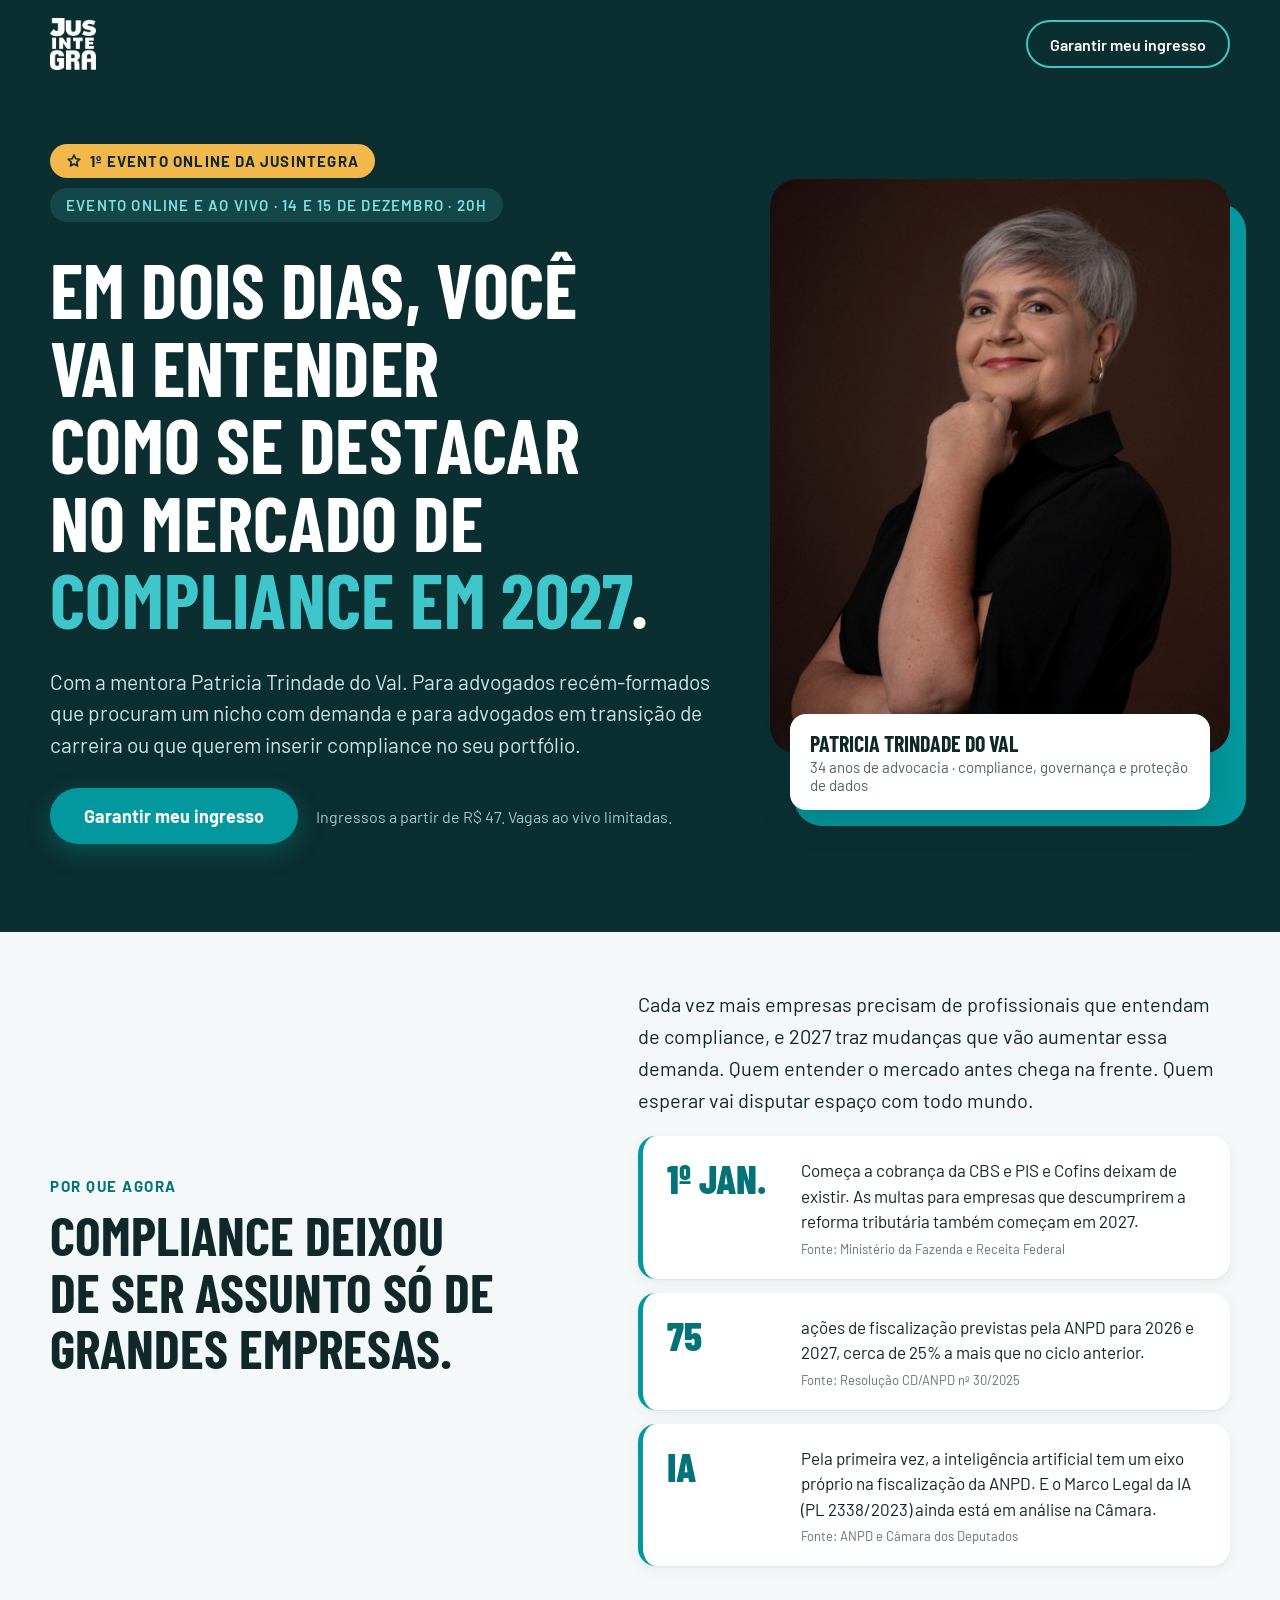
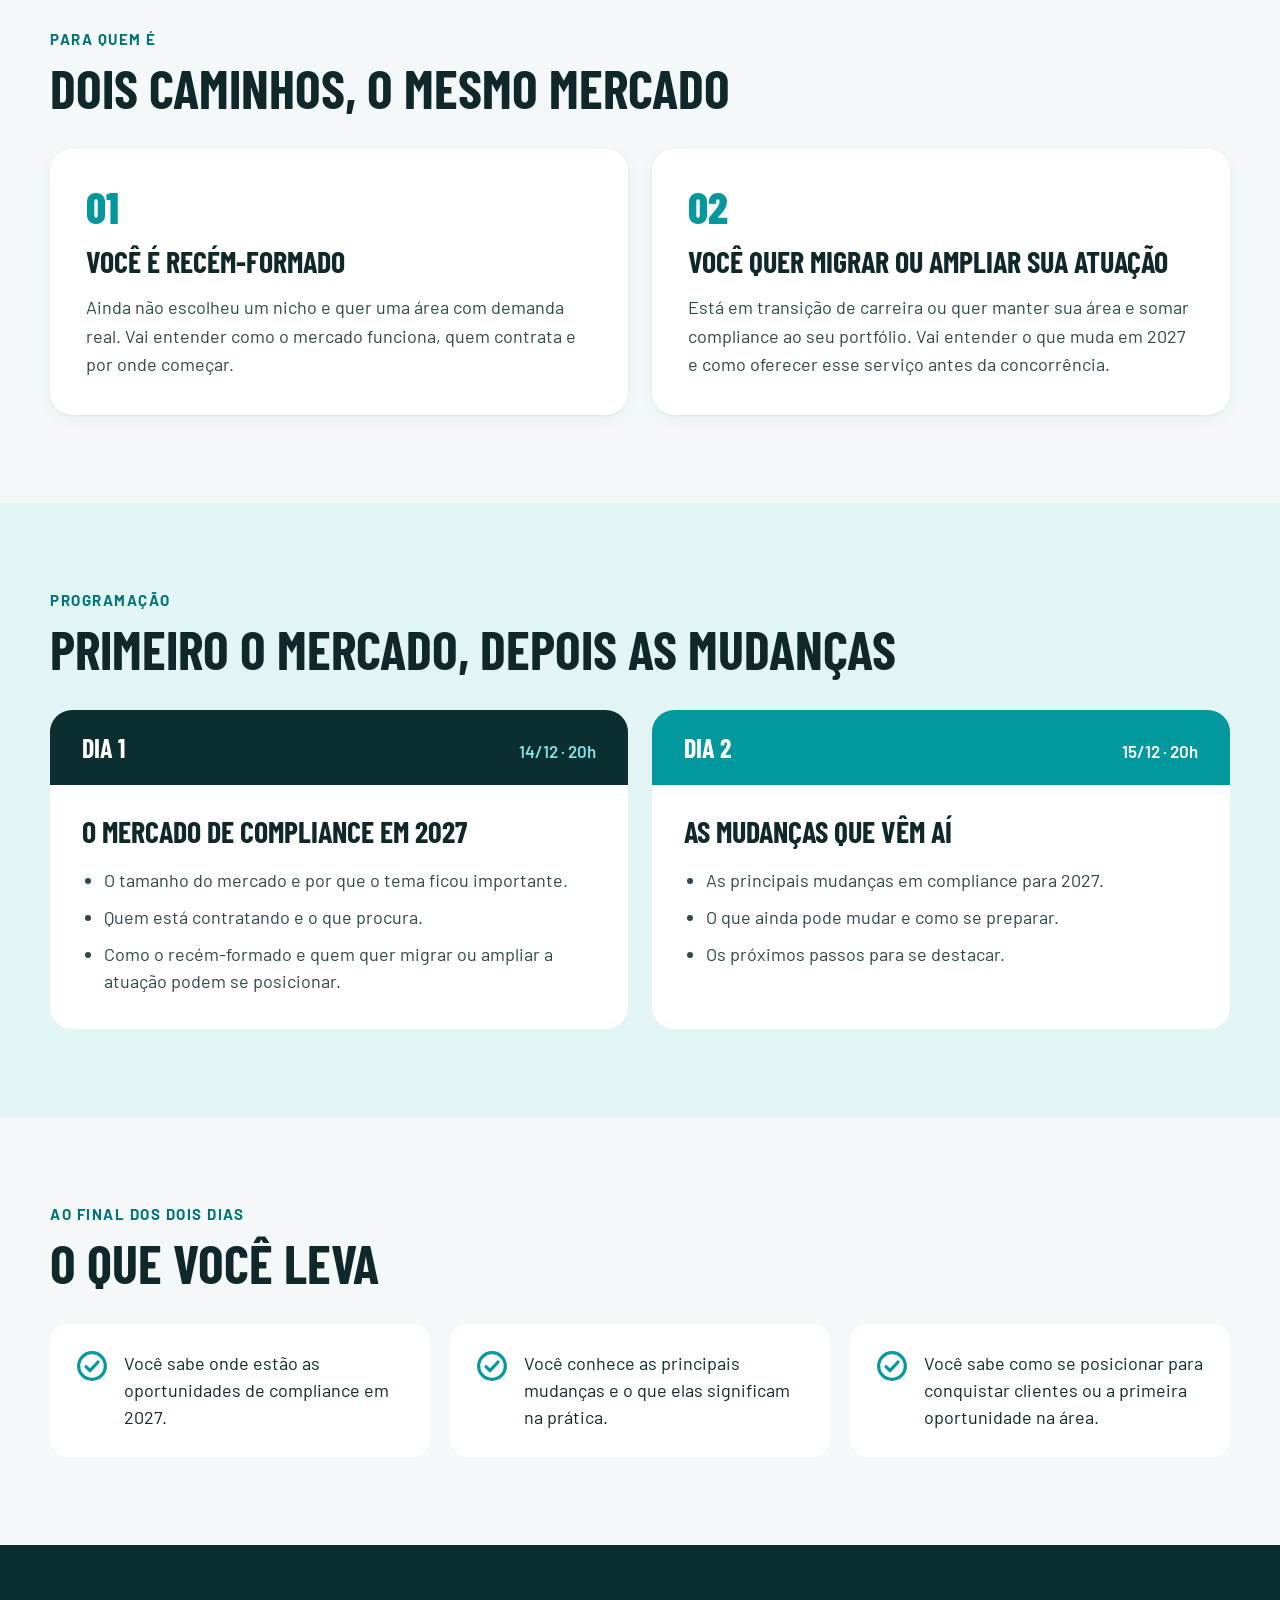
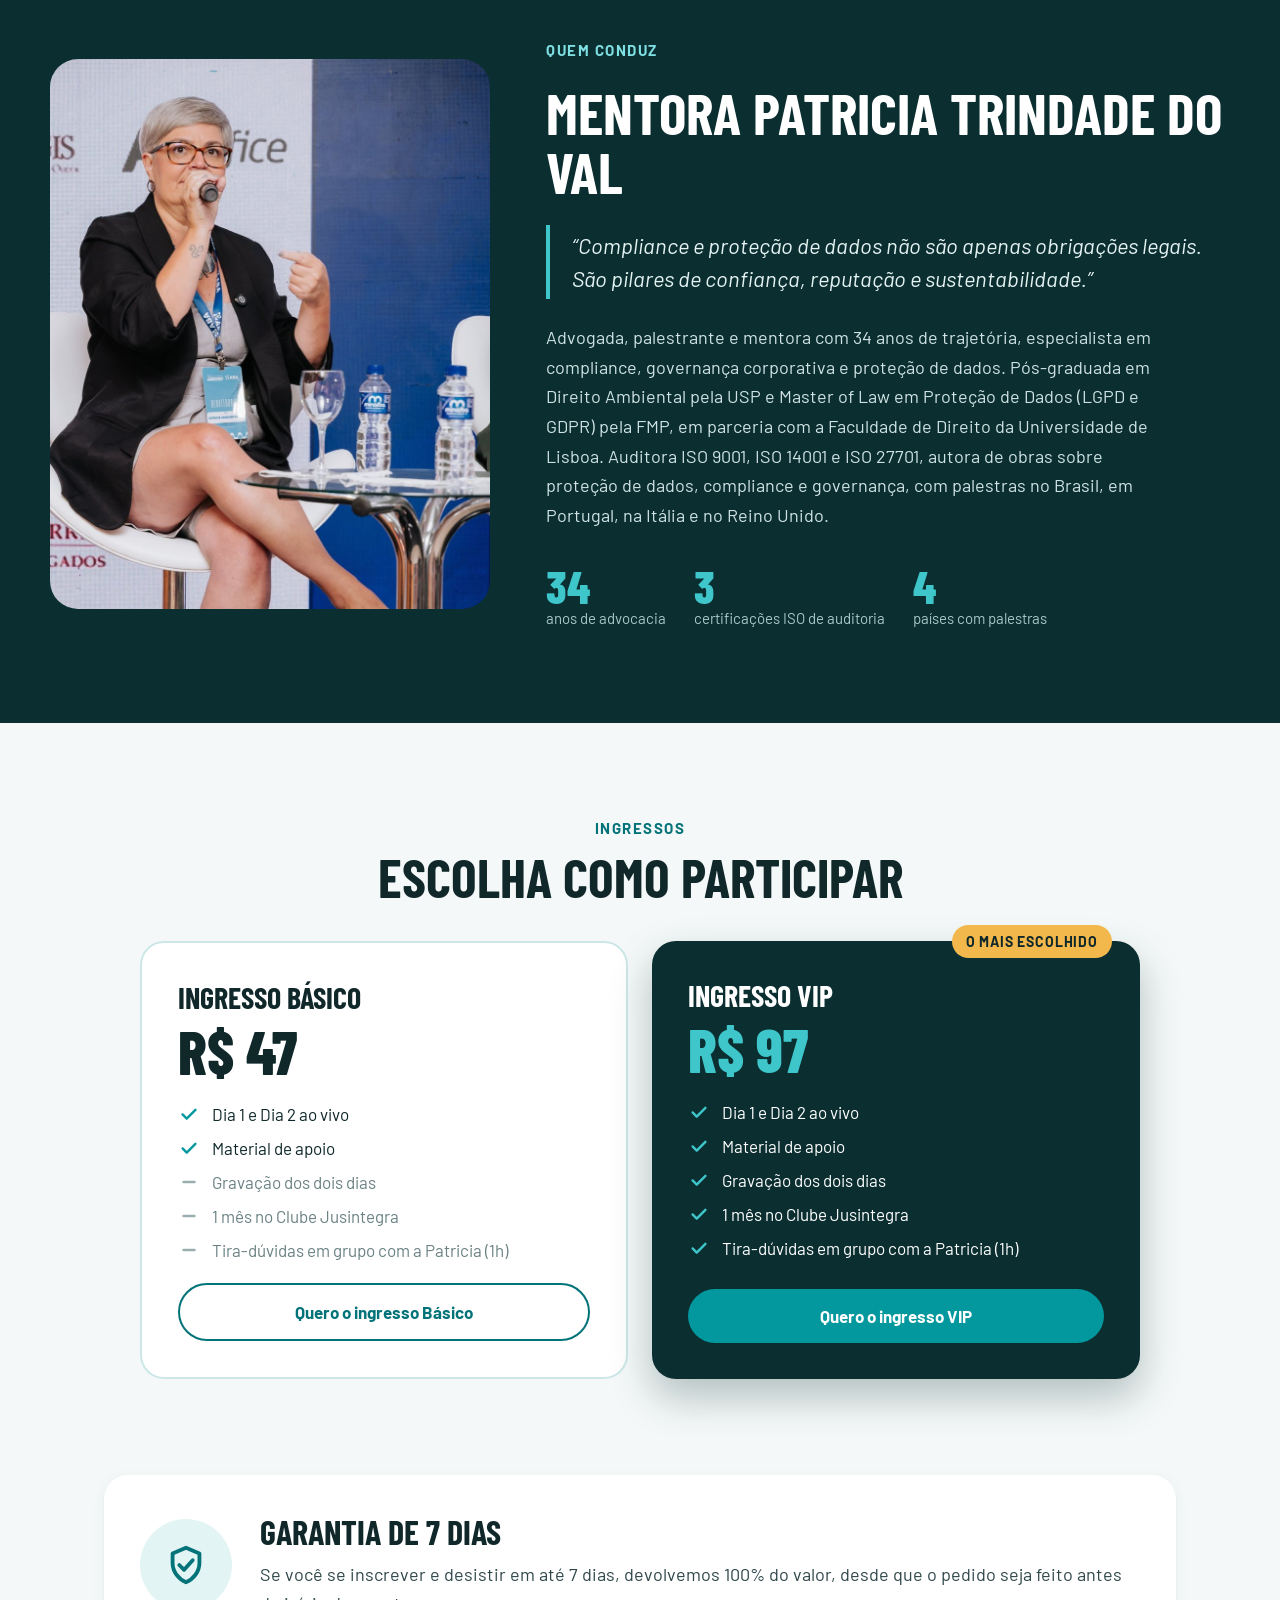
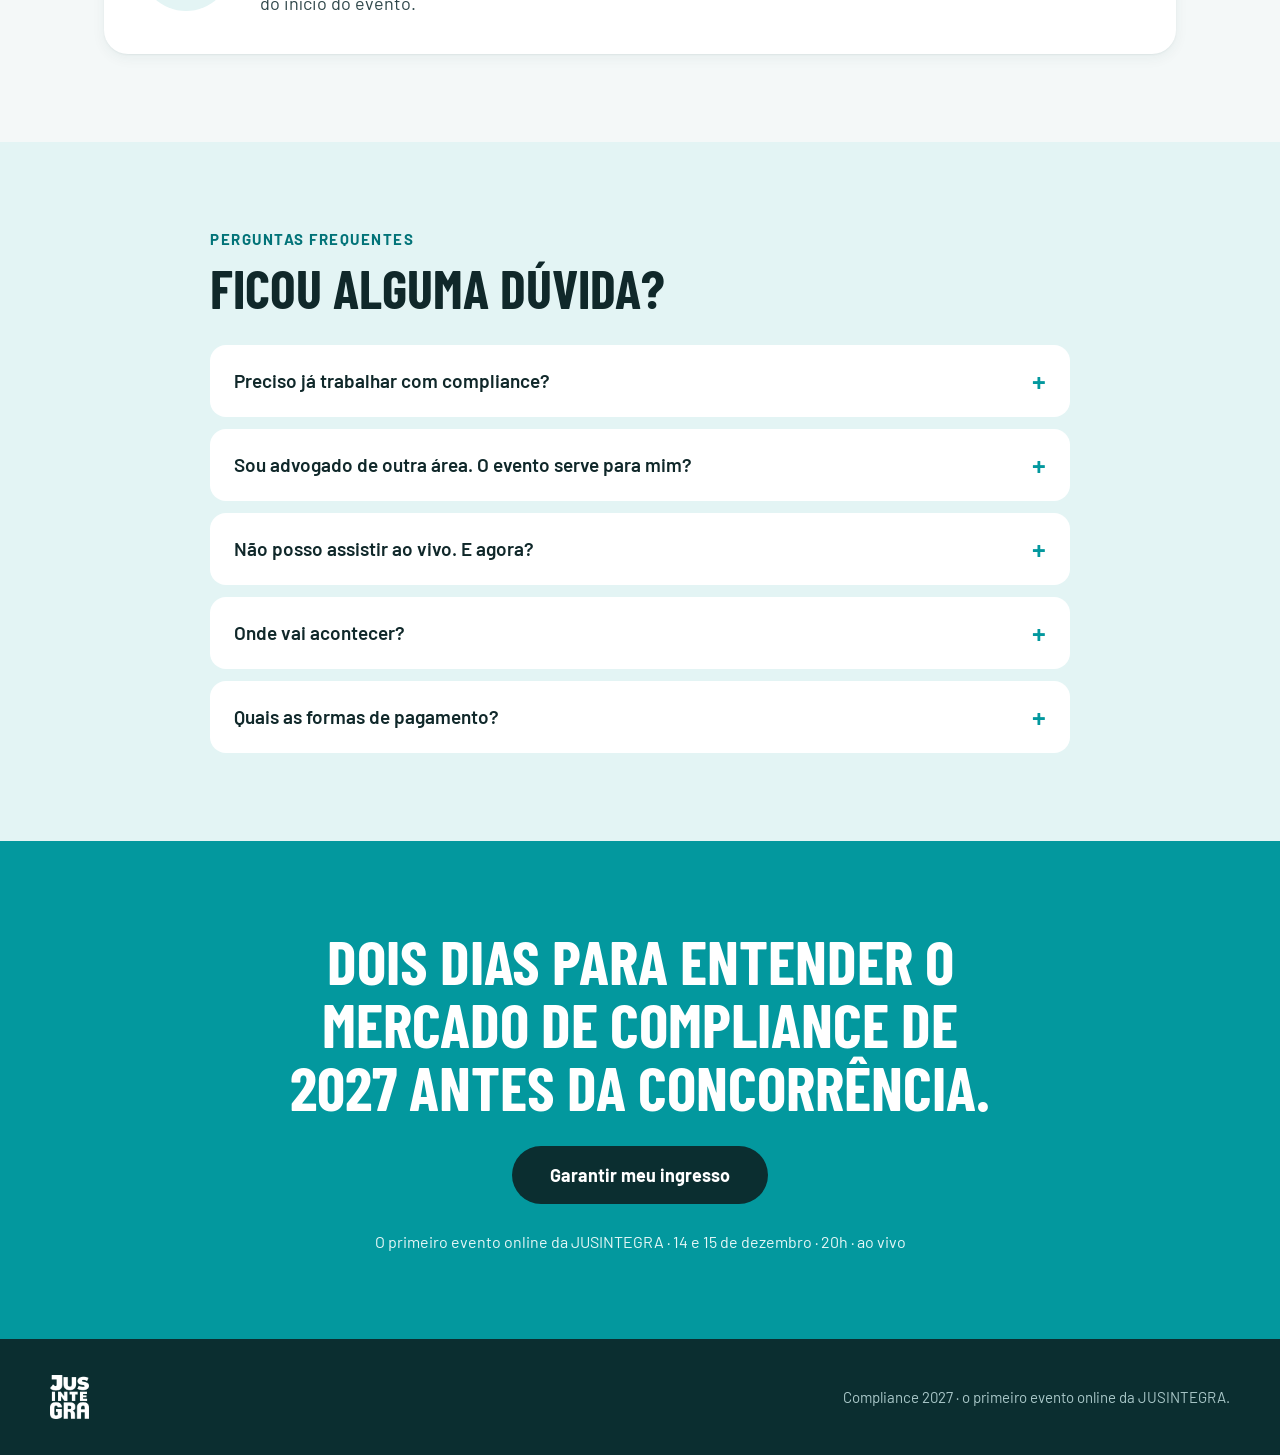
==== compliance/index.html @ 6ca36b56 "Compliance 2027: links de checkout da Cakto Co-Authored-By: Claude Opus 5.5 <noreply@anthropic.com> " ====
<!doctype html>
<html lang="pt-BR">
<head>
<meta charset="utf-8">
<meta name="viewport" content="width=device-width, initial-scale=1">
<title>Compliance 2027 · Evento online com Patricia Trindade do Val · JUSINTEGRA</title>
<meta name="description" content="Em dois dias, entenda como se destacar no mercado de compliance em 2027. Evento online e ao vivo, 14 e 15 de dezembro, 20h, com a mentora Patricia Trindade do Val.">
<meta property="og:title" content="Compliance 2027 · JUSINTEGRA">
<meta property="og:description" content="Em dois dias, entenda como se destacar no mercado de compliance em 2027. 14 e 15 de dezembro, 20h, online e ao vivo.">
<meta property="og:image" content="hero.jpg">
<meta property="og:type" content="website">
<link rel="icon" href="logo.png">

<link rel="preconnect" href="https://fonts.googleapis.com">
<link rel="preconnect" href="https://fonts.gstatic.com" crossorigin="anonymous">
<link href="https://fonts.googleapis.com/css2?family=Barlow+Condensed:wght@600;700;800&amp;family=Barlow:wght@400;500;600;700&amp;display=swap" rel="stylesheet">
<style>
html{scroll-behavior:smooth}body{margin:0;background:#F4F8F8;color:#10282A;font-family:"Barlow",system-ui,sans-serif}
a{color:#027378}a:hover{color:#014F53}
details summary{list-style:none;cursor:pointer}
details summary::-webkit-details-marker{display:none}
details[open] .plus{transform:rotate(45deg)}
a:focus-visible{outline:3px solid #F2B84B;outline-offset:3px}
</style>

</head>
<body>

<div style="font-family: 'Barlow', system-ui, sans-serif; color: #10282A; background: #F4F8F8; width: 100%">

<header style="background: #0B2E30; padding: 18px 24px">
<div style="max-width: 1180px; margin: 0 auto; display: flex; align-items: center; justify-content: space-between; gap: 16px; flex-wrap: wrap">
<img src="logo.png" alt="JUSINTEGRA" style="height: 52px; width: auto; filter: brightness(0) invert(1)">
<a href="#ingressos" style="display: inline-flex; align-items: center; min-height: 44px; padding: 0 22px; border-radius: 999px; border: 2px solid #3EC6CB; color: #FFFFFF; font-weight: 600; font-size: 16px; text-decoration: none">Garantir meu ingresso</a>
</div>
</header>

<section style="background: #0B2E30; color: #FFFFFF; padding: 56px 24px 88px">
<div style="max-width: 1180px; margin: 0 auto; display: flex; flex-wrap: wrap; gap: 56px; align-items: center">
<div style="flex: 1 1 520px; min-width: 0; display: flex; flex-direction: column; gap: 28px">
<div style="display: flex; flex-wrap: wrap; gap: 10px; align-items: center">
<p style="margin: 0; display: inline-flex; align-items: center; gap: 8px; padding: 8px 16px; border-radius: 999px; background: #F2B84B; color: #10282A; font-weight: 700; font-size: 15px; letter-spacing: 0.08em; text-transform: uppercase"><svg width="16" height="16" viewBox="0 0 24 24" fill="none" stroke="#10282A" stroke-width="2.4" stroke-linecap="round" stroke-linejoin="round" aria-hidden="true"><path d="M12 3l2.6 5.6 6.1.7-4.5 4.2 1.2 6L12 16.6 6.6 19.5l1.2-6L3.3 9.3l6.1-.7z"></path></svg>1º evento online da JUSINTEGRA</p>
<p style="margin: 0; display: inline-flex; flex-wrap: wrap; gap: 10px; align-items: center; padding: 8px 16px; border-radius: 999px; background: rgba(62,198,203,0.16); color: #7FE0E3; font-weight: 600; font-size: 15px; letter-spacing: 0.08em; text-transform: uppercase">Evento online e ao vivo · 14 e 15 de dezembro · 20h</p>
</div>
<h1 style="margin: 0; font-family: 'Barlow Condensed', 'Arial Narrow', sans-serif; font-weight: 700; font-size: clamp(44px, 6vw, 76px); line-height: 1.02; text-transform: uppercase; letter-spacing: 0.005em; text-wrap: balance">Em dois dias, você vai entender como se destacar no mercado de <span style="color: #3EC6CB">compliance em 2027</span>.</h1>
<p style="margin: 0; font-size: 21px; line-height: 1.5; color: #CFE3E4; max-width: 60ch">Com a mentora Patricia Trindade do Val. Para advogados recém-formados que procuram um nicho com demanda e para advogados em transição de carreira ou que querem inserir compliance no seu portfólio.</p>
<div style="display: flex; flex-wrap: wrap; gap: 18px; align-items: center">
<a href="#ingressos" style="display: inline-flex; align-items: center; justify-content: center; min-height: 56px; padding: 0 34px; border-radius: 999px; background: #03989E; color: #FFFFFF; font-weight: 700; font-size: 18px; text-decoration: none; box-shadow: 0 8px 24px rgba(3,152,158,0.35)">Garantir meu ingresso</a>
<p style="margin: 0; font-size: 16px; color: #A9C7C8">Ingressos a partir de R$ 47. Vagas ao vivo limitadas.</p>
</div>
</div>
<div style="flex: 1 1 360px; min-width: 0; max-width: 460px; margin: 0 auto; position: relative">
<div style="position: absolute; inset: 24px -16px -16px 24px; border-radius: 28px; background: #03989E" aria-hidden="true"></div>
<img src="hero.jpg" alt="Patricia Trindade do Val" style="position: relative; display: block; width: 100%; aspect-ratio: 4 / 5; object-fit: cover; object-position: center 20%; border-radius: 28px">
<div style="position: relative; margin: -40px 20px 0; background: #FFFFFF; color: #10282A; border-radius: 16px; padding: 16px 20px; box-shadow: 0 10px 30px rgba(11,46,48,0.25); display: flex; flex-direction: column; gap: 2px">
<span style="font-family: 'Barlow Condensed', sans-serif; font-weight: 700; font-size: 22px; text-transform: uppercase">Patricia Trindade do Val</span>
<span style="font-size: 15px; color: #4D6567">34 anos de advocacia · compliance, governança e proteção de dados</span>
</div>
</div>
</div>
</section>

<section style="padding: 56px 24px 64px">
<div style="max-width: 1180px; margin: 0 auto; display: flex; flex-wrap: wrap; gap: 36px; align-items: center">
<div style="flex: 1 1 420px; min-width: 0">
<p style="margin: 0 0 12px; color: #027378; font-weight: 700; font-size: 15px; letter-spacing: 0.1em; text-transform: uppercase">Por que agora</p>
<h2 style="margin: 0; font-family: 'Barlow Condensed', sans-serif; font-weight: 700; font-size: clamp(36px, 4.4vw, 54px); line-height: 1.05; text-transform: uppercase; text-wrap: balance">Compliance deixou de ser assunto só de grandes empresas.</h2>
</div>
<div style="flex: 1 1 460px; min-width: 0; display: flex; flex-direction: column; gap: 20px">
<p style="margin: 0; font-size: 20px; line-height: 1.6">Cada vez mais empresas precisam de profissionais que entendam de compliance, e 2027 traz mudanças que vão aumentar essa demanda. Quem entender o mercado antes chega na frente. Quem esperar vai disputar espaço com todo mundo.</p>
<div style="display: flex; flex-direction: column; gap: 14px">
<div class="stat" style="display: flex; flex-wrap: wrap; gap: 8px 22px; align-items: flex-start; background: #FFFFFF; border-radius: 18px; padding: 22px 24px; border-left: 5px solid #03989E; box-shadow: 0 1px 2px rgba(3,60,62,.06), 0 4px 14px rgba(3,60,62,.06)">
<span style="flex: none; width: 112px; font-family: 'Barlow Condensed', sans-serif; font-weight: 800; font-size: 40px; line-height: 1; color: #027378; text-transform: uppercase">1º jan.</span>
<div style="flex: 1 1 220px; min-width: 0; display: flex; flex-direction: column; gap: 6px">
<p style="margin: 0; font-size: 17px; line-height: 1.5; color: #10282A">Começa a cobrança da CBS e PIS e Cofins deixam de existir. As multas para empresas que descumprirem a reforma tributária também começam em 2027.</p>
<p style="margin: 0; font-size: 13px; color: #5E7476">Fonte: Ministério da Fazenda e Receita Federal</p>
</div>
</div>
<div class="stat" style="display: flex; flex-wrap: wrap; gap: 8px 22px; align-items: flex-start; background: #FFFFFF; border-radius: 18px; padding: 22px 24px; border-left: 5px solid #03989E; box-shadow: 0 1px 2px rgba(3,60,62,.06), 0 4px 14px rgba(3,60,62,.06)">
<span style="flex: none; width: 112px; font-family: 'Barlow Condensed', sans-serif; font-weight: 800; font-size: 40px; line-height: 1; color: #027378; text-transform: uppercase">75</span>
<div style="flex: 1 1 220px; min-width: 0; display: flex; flex-direction: column; gap: 6px">
<p style="margin: 0; font-size: 17px; line-height: 1.5; color: #10282A">ações de fiscalização previstas pela ANPD para 2026 e 2027, cerca de 25% a mais que no ciclo anterior.</p>
<p style="margin: 0; font-size: 13px; color: #5E7476">Fonte: Resolução CD/ANPD nº 30/2025</p>
</div>
</div>
<div class="stat" style="display: flex; flex-wrap: wrap; gap: 8px 22px; align-items: flex-start; background: #FFFFFF; border-radius: 18px; padding: 22px 24px; border-left: 5px solid #03989E; box-shadow: 0 1px 2px rgba(3,60,62,.06), 0 4px 14px rgba(3,60,62,.06)">
<span style="flex: none; width: 112px; font-family: 'Barlow Condensed', sans-serif; font-weight: 800; font-size: 40px; line-height: 1; color: #027378; text-transform: uppercase">IA</span>
<div style="flex: 1 1 220px; min-width: 0; display: flex; flex-direction: column; gap: 6px">
<p style="margin: 0; font-size: 17px; line-height: 1.5; color: #10282A">Pela primeira vez, a inteligência artificial tem um eixo próprio na fiscalização da ANPD. E o Marco Legal da IA (PL 2338/2023) ainda está em análise na Câmara.</p>
<p style="margin: 0; font-size: 13px; color: #5E7476">Fonte: ANPD e Câmara dos Deputados</p>
</div>
</div>
</div>
</div>
</div>
</section>

<section style="padding: 0 24px 88px">
<div style="max-width: 1180px; margin: 0 auto; display: flex; flex-direction: column; gap: 32px">
<div>
<p style="margin: 0 0 12px; color: #027378; font-weight: 700; font-size: 15px; letter-spacing: 0.1em; text-transform: uppercase">Para quem é</p>
<h2 style="margin: 0; font-family: 'Barlow Condensed', sans-serif; font-weight: 700; font-size: clamp(36px, 4.4vw, 54px); line-height: 1.05; text-transform: uppercase">Dois caminhos, o mesmo mercado</h2>
</div>
<div style="display: grid; grid-template-columns: repeat(auto-fit, minmax(300px, 1fr)); gap: 24px">
<div style="background: #FFFFFF; border-radius: 22px; padding: 36px; display: flex; flex-direction: column; gap: 14px; box-shadow: 0 1px 2px rgba(3,60,62,.06), 0 4px 14px rgba(3,60,62,.06)">
<span style="font-family: 'Barlow Condensed', sans-serif; font-weight: 800; font-size: 44px; color: #03989E; line-height: 1">01</span>
<h3 style="margin: 0; font-family: 'Barlow Condensed', sans-serif; font-weight: 700; font-size: 30px; text-transform: uppercase">Você é recém-formado</h3>
<p style="margin: 0; font-size: 18px; line-height: 1.6; color: #2F474A">Ainda não escolheu um nicho e quer uma área com demanda real. Vai entender como o mercado funciona, quem contrata e por onde começar.</p>
</div>
<div style="background: #FFFFFF; border-radius: 22px; padding: 36px; display: flex; flex-direction: column; gap: 14px; box-shadow: 0 1px 2px rgba(3,60,62,.06), 0 4px 14px rgba(3,60,62,.06)">
<span style="font-family: 'Barlow Condensed', sans-serif; font-weight: 800; font-size: 44px; color: #03989E; line-height: 1">02</span>
<h3 style="margin: 0; font-family: 'Barlow Condensed', sans-serif; font-weight: 700; font-size: 30px; text-transform: uppercase">Você quer migrar ou ampliar sua atuação</h3>
<p style="margin: 0; font-size: 18px; line-height: 1.6; color: #2F474A">Está em transição de carreira ou quer manter sua área e somar compliance ao seu portfólio. Vai entender o que muda em 2027 e como oferecer esse serviço antes da concorrência.</p>
</div>
</div>
</div>
</section>

<section style="background: #E3F4F4; padding: 88px 24px">
<div style="max-width: 1180px; margin: 0 auto; display: flex; flex-direction: column; gap: 32px">
<div>
<p style="margin: 0 0 12px; color: #027378; font-weight: 700; font-size: 15px; letter-spacing: 0.1em; text-transform: uppercase">Programação</p>
<h2 style="margin: 0; font-family: 'Barlow Condensed', sans-serif; font-weight: 700; font-size: clamp(36px, 4.4vw, 54px); line-height: 1.05; text-transform: uppercase">Primeiro o mercado, depois as mudanças</h2>
</div>
<div style="display: grid; grid-template-columns: repeat(auto-fit, minmax(320px, 1fr)); gap: 24px">
<div style="background: #FFFFFF; border-radius: 22px; overflow: hidden; display: flex; flex-direction: column">
<div style="background: #0B2E30; color: #FFFFFF; padding: 22px 32px; display: flex; justify-content: space-between; align-items: baseline; gap: 12px; flex-wrap: wrap">
<span style="font-family: 'Barlow Condensed', sans-serif; font-weight: 700; font-size: 26px; text-transform: uppercase">Dia 1</span>
<span style="font-weight: 600; font-size: 17px; color: #7FE0E3">14/12 · 20h</span>
</div>
<div style="padding: 28px 32px 34px; display: flex; flex-direction: column; gap: 18px">
<h3 style="margin: 0; font-family: 'Barlow Condensed', sans-serif; font-weight: 700; font-size: 30px; text-transform: uppercase">O mercado de compliance em 2027</h3>
<ul style="margin: 0; padding-left: 22px; display: flex; flex-direction: column; gap: 10px; font-size: 18px; line-height: 1.5; color: #2F474A">
<li>O tamanho do mercado e por que o tema ficou importante.</li>
<li>Quem está contratando e o que procura.</li>
<li>Como o recém-formado e quem quer migrar ou ampliar a atuação podem se posicionar.</li>
</ul>
</div>
</div>
<div style="background: #FFFFFF; border-radius: 22px; overflow: hidden; display: flex; flex-direction: column">
<div style="background: #03989E; color: #FFFFFF; padding: 22px 32px; display: flex; justify-content: space-between; align-items: baseline; gap: 12px; flex-wrap: wrap">
<span style="font-family: 'Barlow Condensed', sans-serif; font-weight: 700; font-size: 26px; text-transform: uppercase">Dia 2</span>
<span style="font-weight: 600; font-size: 17px; color: #FFFFFF">15/12 · 20h</span>
</div>
<div style="padding: 28px 32px 34px; display: flex; flex-direction: column; gap: 18px">
<h3 style="margin: 0; font-family: 'Barlow Condensed', sans-serif; font-weight: 700; font-size: 30px; text-transform: uppercase">As mudanças que vêm aí</h3>
<ul style="margin: 0; padding-left: 22px; display: flex; flex-direction: column; gap: 10px; font-size: 18px; line-height: 1.5; color: #2F474A">
<li>As principais mudanças em compliance para 2027.</li>
<li>O que ainda pode mudar e como se preparar.</li>
<li>Os próximos passos para se destacar.</li>
</ul>
</div>
</div>
</div>
</div>
</section>

<section style="padding: 88px 24px">
<div style="max-width: 1180px; margin: 0 auto; display: flex; flex-direction: column; gap: 32px">
<div>
<p style="margin: 0 0 12px; color: #027378; font-weight: 700; font-size: 15px; letter-spacing: 0.1em; text-transform: uppercase">Ao final dos dois dias</p>
<h2 style="margin: 0; font-family: 'Barlow Condensed', sans-serif; font-weight: 700; font-size: clamp(36px, 4.4vw, 54px); line-height: 1.05; text-transform: uppercase">O que você leva</h2>
</div>
<div style="display: grid; grid-template-columns: repeat(auto-fit, minmax(280px, 1fr)); gap: 20px">
<div style="display: flex; gap: 16px; align-items: flex-start; background: #FFFFFF; border-radius: 18px; padding: 26px">
<svg width="32" height="32" viewBox="0 0 24 24" fill="none" stroke="#03989E" stroke-width="2.4" stroke-linecap="round" stroke-linejoin="round" aria-hidden="true" style="flex: none"><circle cx="12" cy="12" r="10"></circle><path d="M7.5 12.5l3 3 6-6.5"></path></svg>
<p style="margin: 0; font-size: 18px; line-height: 1.5">Você sabe onde estão as oportunidades de compliance em 2027.</p>
</div>
<div style="display: flex; gap: 16px; align-items: flex-start; background: #FFFFFF; border-radius: 18px; padding: 26px">
<svg width="32" height="32" viewBox="0 0 24 24" fill="none" stroke="#03989E" stroke-width="2.4" stroke-linecap="round" stroke-linejoin="round" aria-hidden="true" style="flex: none"><circle cx="12" cy="12" r="10"></circle><path d="M7.5 12.5l3 3 6-6.5"></path></svg>
<p style="margin: 0; font-size: 18px; line-height: 1.5">Você conhece as principais mudanças e o que elas significam na prática.</p>
</div>
<div style="display: flex; gap: 16px; align-items: flex-start; background: #FFFFFF; border-radius: 18px; padding: 26px">
<svg width="32" height="32" viewBox="0 0 24 24" fill="none" stroke="#03989E" stroke-width="2.4" stroke-linecap="round" stroke-linejoin="round" aria-hidden="true" style="flex: none"><circle cx="12" cy="12" r="10"></circle><path d="M7.5 12.5l3 3 6-6.5"></path></svg>
<p style="margin: 0; font-size: 18px; line-height: 1.5">Você sabe como se posicionar para conquistar clientes ou a primeira oportunidade na área.</p>
</div>
</div>
</div>
</section>

<section style="background: #0B2E30; color: #FFFFFF; padding: 96px 24px">
<div style="max-width: 1180px; margin: 0 auto; display: flex; flex-wrap: wrap; gap: 56px; align-items: center">
<div style="flex: 1 1 340px; min-width: 0; max-width: 440px; margin: 0 auto">
<img src="evento.jpg" alt="Patricia Trindade do Val palestrando em um evento" style="display: block; width: 100%; aspect-ratio: 4 / 5; object-fit: cover; object-position: center top; border-radius: 28px">
</div>
<div style="flex: 1 1 480px; min-width: 0; display: flex; flex-direction: column; gap: 24px">
<p style="margin: 0; color: #7FE0E3; font-weight: 700; font-size: 15px; letter-spacing: 0.1em; text-transform: uppercase">Quem conduz</p>
<h2 style="margin: 0; font-family: 'Barlow Condensed', sans-serif; font-weight: 700; font-size: clamp(38px, 4.6vw, 58px); line-height: 1.02; text-transform: uppercase">Mentora Patricia Trindade do Val</h2>
<blockquote style="margin: 0; padding: 4px 0 4px 22px; border-left: 4px solid #3EC6CB; font-size: 22px; line-height: 1.5; font-style: italic; color: #E4F2F2">“Compliance e proteção de dados não são apenas obrigações legais. São pilares de confiança, reputação e sustentabilidade.”</blockquote>
<p style="margin: 0; font-size: 18px; line-height: 1.65; color: #CFE3E4; max-width: 62ch">Advogada, palestrante e mentora com 34 anos de trajetória, especialista em compliance, governança corporativa e proteção de dados. Pós-graduada em Direito Ambiental pela USP e Master of Law em Proteção de Dados (LGPD e GDPR) pela FMP, em parceria com a Faculdade de Direito da Universidade de Lisboa. Auditora ISO 9001, ISO 14001 e ISO 27701, autora de obras sobre proteção de dados, compliance e governança, com palestras no Brasil, em Portugal, na Itália e no Reino Unido.</p>
<div style="display: flex; flex-wrap: wrap; gap: 28px; padding-top: 8px">
<div style="display: flex; flex-direction: column"><span style="font-family: 'Barlow Condensed', sans-serif; font-weight: 800; font-size: 46px; color: #3EC6CB; line-height: 1">34</span><span style="font-size: 15px; color: #A9C7C8">anos de advocacia</span></div>
<div style="display: flex; flex-direction: column"><span style="font-family: 'Barlow Condensed', sans-serif; font-weight: 800; font-size: 46px; color: #3EC6CB; line-height: 1">3</span><span style="font-size: 15px; color: #A9C7C8">certificações ISO de auditoria</span></div>
<div style="display: flex; flex-direction: column"><span style="font-family: 'Barlow Condensed', sans-serif; font-weight: 800; font-size: 46px; color: #3EC6CB; line-height: 1">4</span><span style="font-size: 15px; color: #A9C7C8">países com palestras</span></div>
</div>
</div>
</div>
</section>

<section id="ingressos" style="padding: 96px 24px">
<div style="max-width: 1000px; margin: 0 auto; display: flex; flex-direction: column; gap: 36px">
<div style="text-align: center">
<p style="margin: 0 0 12px; color: #027378; font-weight: 700; font-size: 15px; letter-spacing: 0.1em; text-transform: uppercase">Ingressos</p>
<h2 style="margin: 0; font-family: 'Barlow Condensed', sans-serif; font-weight: 700; font-size: clamp(36px, 4.4vw, 54px); line-height: 1.05; text-transform: uppercase">Escolha como participar</h2>
</div>
<div style="display: grid; grid-template-columns: repeat(auto-fit, minmax(300px, 1fr)); gap: 24px; align-items: stretch">
<div style="background: #FFFFFF; border-radius: 24px; padding: 36px; display: flex; flex-direction: column; gap: 22px; border: 2px solid #CDE7E8">
<div style="display: flex; flex-direction: column; gap: 6px">
<h3 style="margin: 0; font-family: 'Barlow Condensed', sans-serif; font-weight: 700; font-size: 30px; text-transform: uppercase">Ingresso Básico</h3>
<p style="margin: 0; font-family: 'Barlow Condensed', sans-serif; font-weight: 800; font-size: 60px; line-height: 1; color: #10282A">R$ 47</p>
</div>
<ul style="margin: 0; padding: 0; list-style: none; display: flex; flex-direction: column; gap: 12px; font-size: 17px">
<li style="display: flex; gap: 12px; align-items: center"><svg width="22" height="22" viewBox="0 0 24 24" fill="none" stroke="#03989E" stroke-width="2.6" stroke-linecap="round" stroke-linejoin="round" aria-hidden="true"><path d="M5 12.5l4.5 4.5L19 7.5"></path></svg>Dia 1 e Dia 2 ao vivo</li>
<li style="display: flex; gap: 12px; align-items: center"><svg width="22" height="22" viewBox="0 0 24 24" fill="none" stroke="#03989E" stroke-width="2.6" stroke-linecap="round" stroke-linejoin="round" aria-hidden="true"><path d="M5 12.5l4.5 4.5L19 7.5"></path></svg>Material de apoio</li>
<li style="display: flex; gap: 12px; align-items: center; color: #6B8183"><svg width="22" height="22" viewBox="0 0 24 24" fill="none" stroke="#9AAEB0" stroke-width="2.6" stroke-linecap="round" aria-hidden="true"><path d="M6 12h12"></path></svg>Gravação dos dois dias</li>
<li style="display: flex; gap: 12px; align-items: center; color: #6B8183"><svg width="22" height="22" viewBox="0 0 24 24" fill="none" stroke="#9AAEB0" stroke-width="2.6" stroke-linecap="round" aria-hidden="true"><path d="M6 12h12"></path></svg>1 mês no Clube Jusintegra</li>
<li style="display: flex; gap: 12px; align-items: center; color: #6B8183"><svg width="22" height="22" viewBox="0 0 24 24" fill="none" stroke="#9AAEB0" stroke-width="2.6" stroke-linecap="round" aria-hidden="true"><path d="M6 12h12"></path></svg>Tira-dúvidas em grupo com a Patricia (1h)</li>
</ul>
<a href="#ingressos" data-checkout="basico" style="margin-top: auto; display: inline-flex; align-items: center; justify-content: center; min-height: 54px; border-radius: 999px; border: 2px solid #027378; color: #027378; font-weight: 700; font-size: 17px; text-decoration: none">Quero o ingresso Básico</a>
</div>
<div style="background: #0B2E30; color: #FFFFFF; border-radius: 24px; padding: 36px; display: flex; flex-direction: column; gap: 22px; position: relative; box-shadow: 0 18px 40px rgba(11,46,48,0.28)">
<span style="position: absolute; top: -16px; right: 28px; background: #F2B84B; color: #10282A; font-weight: 700; font-size: 14px; letter-spacing: 0.06em; text-transform: uppercase; padding: 8px 14px; border-radius: 999px">O mais escolhido</span>
<div style="display: flex; flex-direction: column; gap: 6px">
<h3 style="margin: 0; font-family: 'Barlow Condensed', sans-serif; font-weight: 700; font-size: 30px; text-transform: uppercase">Ingresso VIP</h3>
<p style="margin: 0; font-family: 'Barlow Condensed', sans-serif; font-weight: 800; font-size: 60px; line-height: 1; color: #3EC6CB">R$ 97</p>
</div>
<ul style="margin: 0; padding: 0; list-style: none; display: flex; flex-direction: column; gap: 12px; font-size: 17px">
<li style="display: flex; gap: 12px; align-items: center"><svg width="22" height="22" viewBox="0 0 24 24" fill="none" stroke="#3EC6CB" stroke-width="2.6" stroke-linecap="round" stroke-linejoin="round" aria-hidden="true"><path d="M5 12.5l4.5 4.5L19 7.5"></path></svg>Dia 1 e Dia 2 ao vivo</li>
<li style="display: flex; gap: 12px; align-items: center"><svg width="22" height="22" viewBox="0 0 24 24" fill="none" stroke="#3EC6CB" stroke-width="2.6" stroke-linecap="round" stroke-linejoin="round" aria-hidden="true"><path d="M5 12.5l4.5 4.5L19 7.5"></path></svg>Material de apoio</li>
<li style="display: flex; gap: 12px; align-items: center"><svg width="22" height="22" viewBox="0 0 24 24" fill="none" stroke="#3EC6CB" stroke-width="2.6" stroke-linecap="round" stroke-linejoin="round" aria-hidden="true"><path d="M5 12.5l4.5 4.5L19 7.5"></path></svg>Gravação dos dois dias</li>
<li style="display: flex; gap: 12px; align-items: center"><svg width="22" height="22" viewBox="0 0 24 24" fill="none" stroke="#3EC6CB" stroke-width="2.6" stroke-linecap="round" stroke-linejoin="round" aria-hidden="true"><path d="M5 12.5l4.5 4.5L19 7.5"></path></svg>1 mês no Clube Jusintegra</li>
<li style="display: flex; gap: 12px; align-items: center"><svg width="22" height="22" viewBox="0 0 24 24" fill="none" stroke="#3EC6CB" stroke-width="2.6" stroke-linecap="round" stroke-linejoin="round" aria-hidden="true"><path d="M5 12.5l4.5 4.5L19 7.5"></path></svg>Tira-dúvidas em grupo com a Patricia (1h)</li>
</ul>
<a href="#ingressos" data-checkout="vip" style="margin-top: auto; display: inline-flex; align-items: center; justify-content: center; min-height: 54px; border-radius: 999px; background: #03989E; color: #FFFFFF; font-weight: 700; font-size: 17px; text-decoration: none">Quero o ingresso VIP</a>
</div>
</div>
</div>
</section>

<section style="padding: 0 24px 88px">
<div style="max-width: 1000px; margin: 0 auto; background: #FFFFFF; border-radius: 24px; padding: 36px; display: flex; flex-wrap: wrap; gap: 28px; align-items: center; box-shadow: 0 1px 2px rgba(3,60,62,.06), 0 4px 14px rgba(3,60,62,.06)">
<div style="flex: none; width: 92px; height: 92px; border-radius: 50%; background: #E3F4F4; display: flex; align-items: center; justify-content: center">
<svg width="46" height="46" viewBox="0 0 24 24" fill="none" stroke="#027378" stroke-width="2" stroke-linecap="round" stroke-linejoin="round" aria-hidden="true"><path d="M12 3l7 3v5c0 4.5-3 8.3-7 10-4-1.7-7-5.5-7-10V6l7-3z"></path><path d="M8.5 12l2.5 2.5 4.5-5"></path></svg>
</div>
<div style="flex: 1 1 420px; min-width: 0; display: flex; flex-direction: column; gap: 8px">
<h2 style="margin: 0; font-family: 'Barlow Condensed', sans-serif; font-weight: 700; font-size: 34px; text-transform: uppercase">Garantia de 7 dias</h2>
<p style="margin: 0; font-size: 18px; line-height: 1.6; color: #2F474A">Se você se inscrever e desistir em até 7 dias, devolvemos 100% do valor, desde que o pedido seja feito antes do início do evento.</p>
</div>
</div>
</section>

<section style="background: #E3F4F4; padding: 88px 24px">
<div style="max-width: 860px; margin: 0 auto; display: flex; flex-direction: column; gap: 28px">
<div>
<p style="margin: 0 0 12px; color: #027378; font-weight: 700; font-size: 15px; letter-spacing: 0.1em; text-transform: uppercase">Perguntas frequentes</p>
<h2 style="margin: 0; font-family: 'Barlow Condensed', sans-serif; font-weight: 700; font-size: clamp(36px, 4.4vw, 54px); line-height: 1.05; text-transform: uppercase">Ficou alguma dúvida?</h2>
</div>
<div style="display: flex; flex-direction: column; gap: 12px">
<details style="background: #FFFFFF; border-radius: 16px; padding: 4px 24px">
<summary style="display: flex; justify-content: space-between; align-items: center; gap: 16px; min-height: 64px; font-weight: 600; font-size: 19px">Preciso já trabalhar com compliance?<span class="plus" style="font-size: 28px; color: #03989E; transition: transform .2s">+</span></summary>
<p style="margin: 0 0 22px; font-size: 18px; line-height: 1.6; color: #2F474A">Não. O Dia 1 foi pensado justamente para quem quer entrar na área.</p>
</details>
<details style="background: #FFFFFF; border-radius: 16px; padding: 4px 24px">
<summary style="display: flex; justify-content: space-between; align-items: center; gap: 16px; min-height: 64px; font-weight: 600; font-size: 19px">Sou advogado de outra área. O evento serve para mim?<span class="plus" style="font-size: 28px; color: #03989E; transition: transform .2s">+</span></summary>
<p style="margin: 0 0 22px; font-size: 18px; line-height: 1.6; color: #2F474A">Sim. O evento também é para quem está em transição de carreira ou quer manter sua área e somar compliance ao portfólio. Você vai ver onde estão as oportunidades e o que muda em 2027.</p>
</details>
<details style="background: #FFFFFF; border-radius: 16px; padding: 4px 24px">
<summary style="display: flex; justify-content: space-between; align-items: center; gap: 16px; min-height: 64px; font-weight: 600; font-size: 19px">Não posso assistir ao vivo. E agora?<span class="plus" style="font-size: 28px; color: #03989E; transition: transform .2s">+</span></summary>
<p style="margin: 0 0 22px; font-size: 18px; line-height: 1.6; color: #2F474A">Escolha o ingresso VIP, de R$ 97, que inclui a gravação dos dois dias.</p>
</details>
<details style="background: #FFFFFF; border-radius: 16px; padding: 4px 24px">
<summary style="display: flex; justify-content: space-between; align-items: center; gap: 16px; min-height: 64px; font-weight: 600; font-size: 19px">Onde vai acontecer?<span class="plus" style="font-size: 28px; color: #03989E; transition: transform .2s">+</span></summary>
<p style="margin: 0 0 22px; font-size: 18px; line-height: 1.6; color: #2F474A">Online, pelo Google Meet. O link chega por e-mail e WhatsApp.</p>
</details>
<details style="background: #FFFFFF; border-radius: 16px; padding: 4px 24px">
<summary style="display: flex; justify-content: space-between; align-items: center; gap: 16px; min-height: 64px; font-weight: 600; font-size: 19px">Quais as formas de pagamento?<span class="plus" style="font-size: 28px; color: #03989E; transition: transform .2s">+</span></summary>
<p style="margin: 0 0 22px; font-size: 18px; line-height: 1.6; color: #2F474A">Pix e cartão de crédito.</p>
</details>
</div>
</div>
</section>

<section style="background: #03989E; color: #FFFFFF; padding: 88px 24px">
<div style="max-width: 900px; margin: 0 auto; display: flex; flex-direction: column; gap: 28px; align-items: center; text-align: center">
<h2 style="margin: 0; font-family: 'Barlow Condensed', sans-serif; font-weight: 700; font-size: clamp(38px, 5vw, 62px); line-height: 1.02; text-transform: uppercase; text-wrap: balance">Dois dias para entender o mercado de compliance de 2027 antes da concorrência.</h2>
<a href="#ingressos" style="display: inline-flex; align-items: center; justify-content: center; min-height: 58px; padding: 0 38px; border-radius: 999px; background: #0B2E30; color: #FFFFFF; font-weight: 700; font-size: 18px; text-decoration: none">Garantir meu ingresso</a>
<p style="margin: 0; font-size: 16px; color: #E6F7F7">O primeiro evento online da JUSINTEGRA · 14 e 15 de dezembro · 20h · ao vivo</p>
</div>
</section>

<footer style="background: #0B2E30; color: #A9C7C8; padding: 36px 24px">
<div style="max-width: 1180px; margin: 0 auto; display: flex; flex-wrap: wrap; gap: 20px; align-items: center; justify-content: space-between">
<img src="logo.png" alt="JUSINTEGRA" style="height: 44px; width: auto; filter: brightness(0) invert(1)">
<p style="margin: 0; font-size: 15px">Compliance 2027 · o primeiro evento online da JUSINTEGRA.</p>
</div>
</footer>

</div>

<script>
// Links de checkout da Cakto: preencha quando os produtos estiverem criados.
var CHECKOUT = { basico: "https://pay.cakto.com.br/ikqqs78_1340463", vip: "https://pay.cakto.com.br/36q2h6i" };
document.querySelectorAll("[data-checkout]").forEach(function (a) {
  var url = CHECKOUT[a.getAttribute("data-checkout")];
  if (url) { a.href = url; a.target = "_blank"; a.rel = "noopener"; }
});
</script>
</body>
</html>
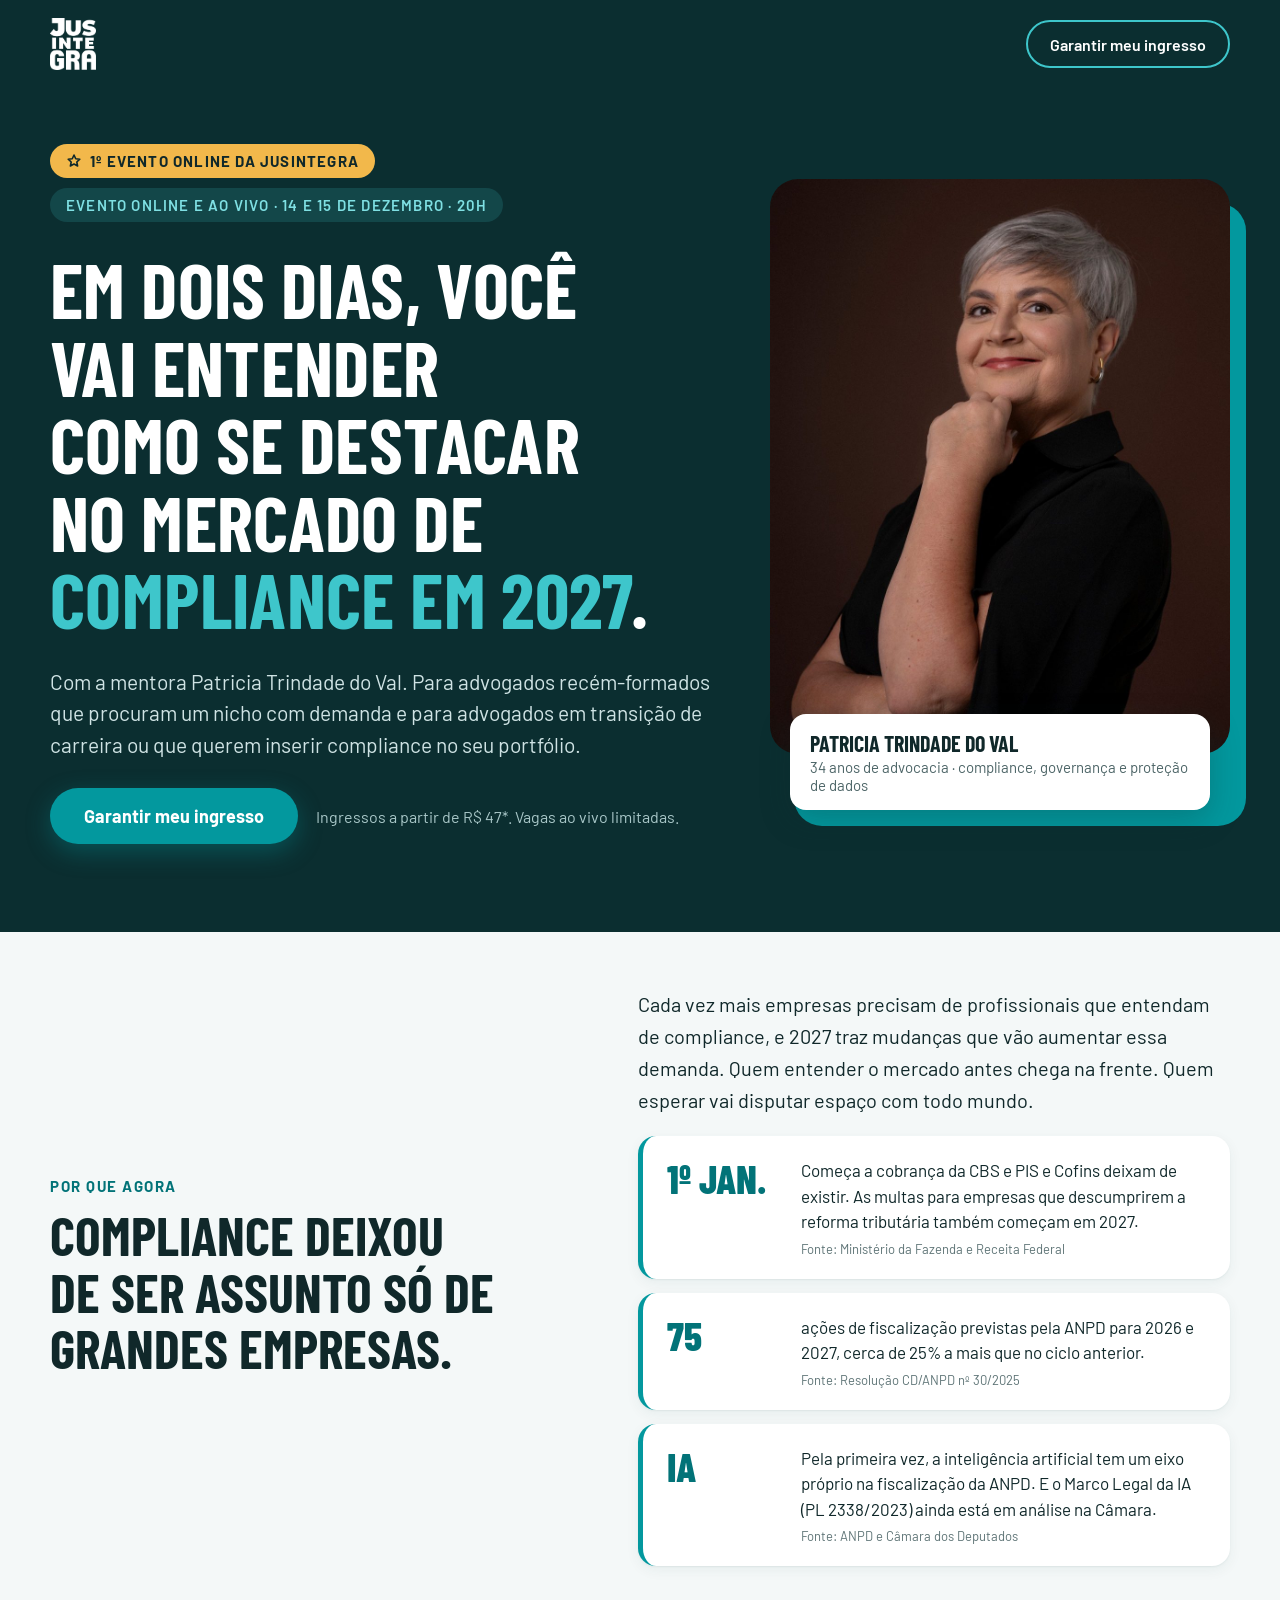
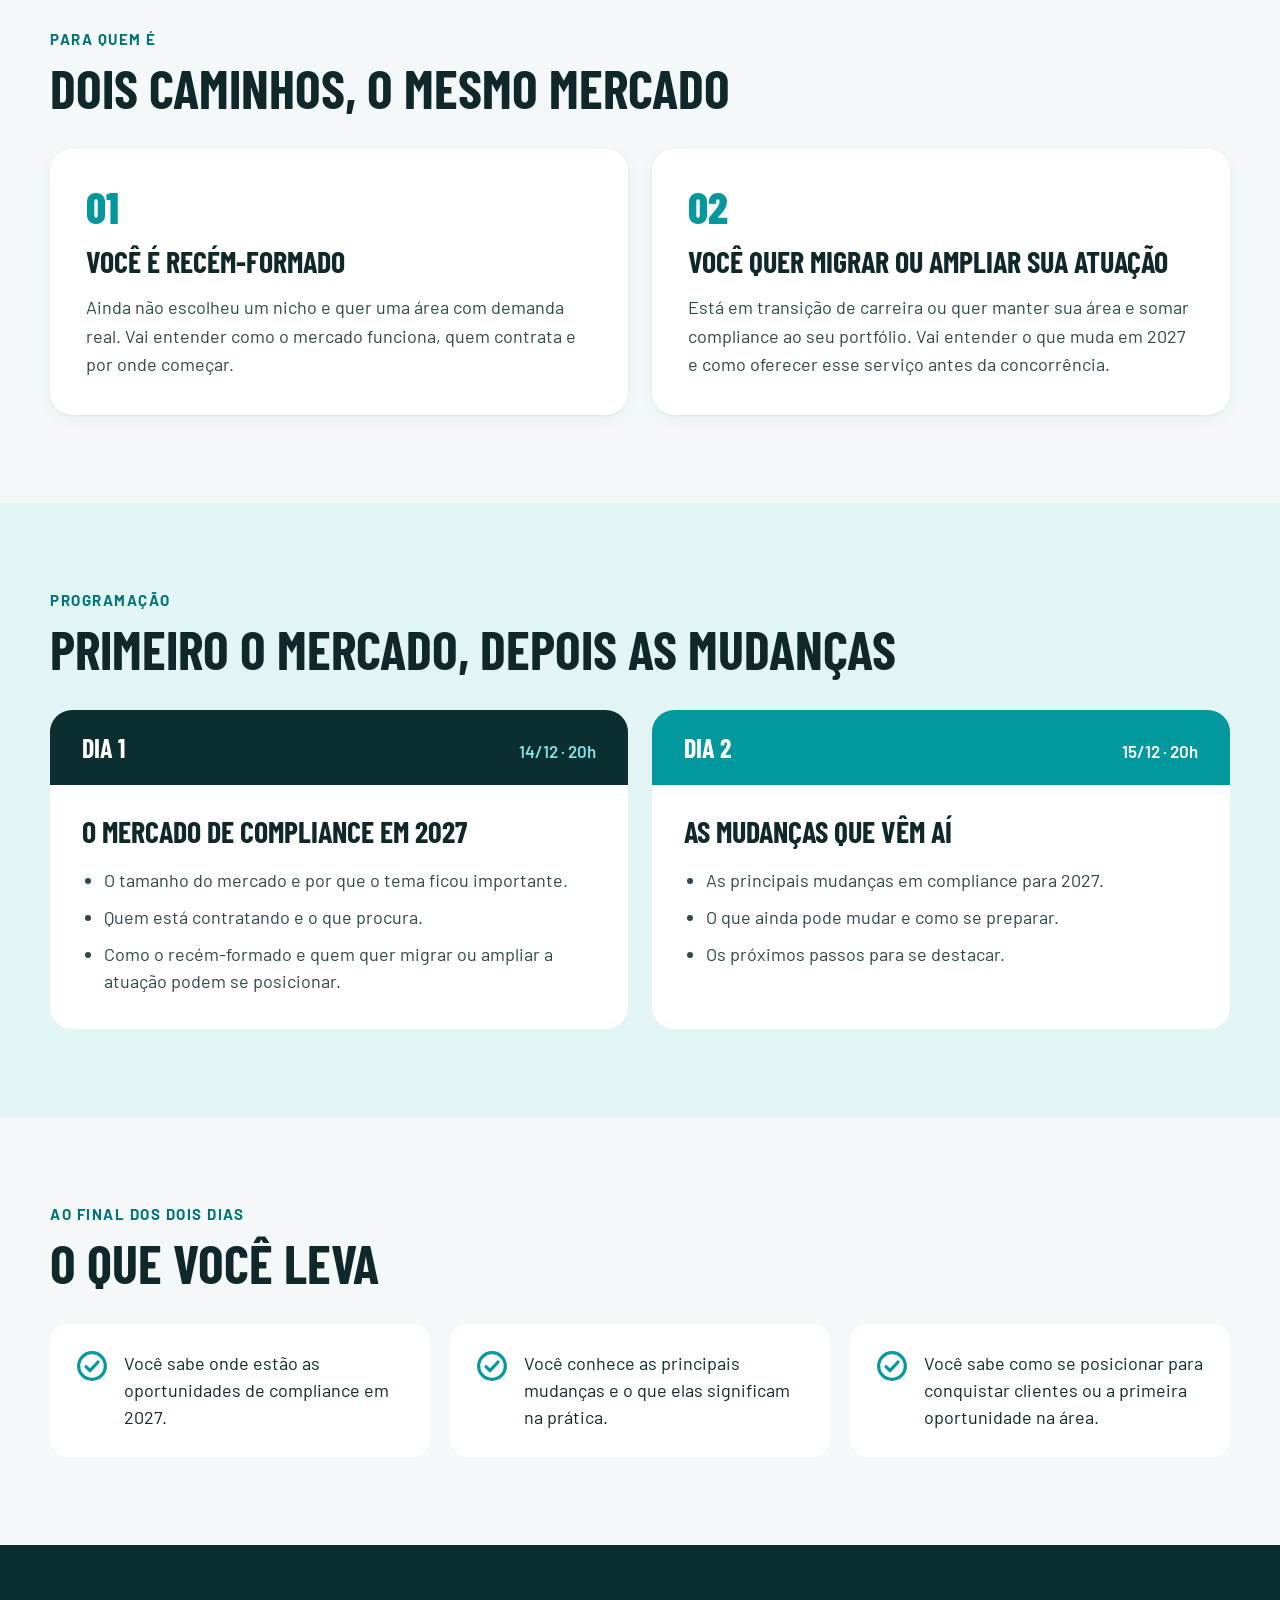
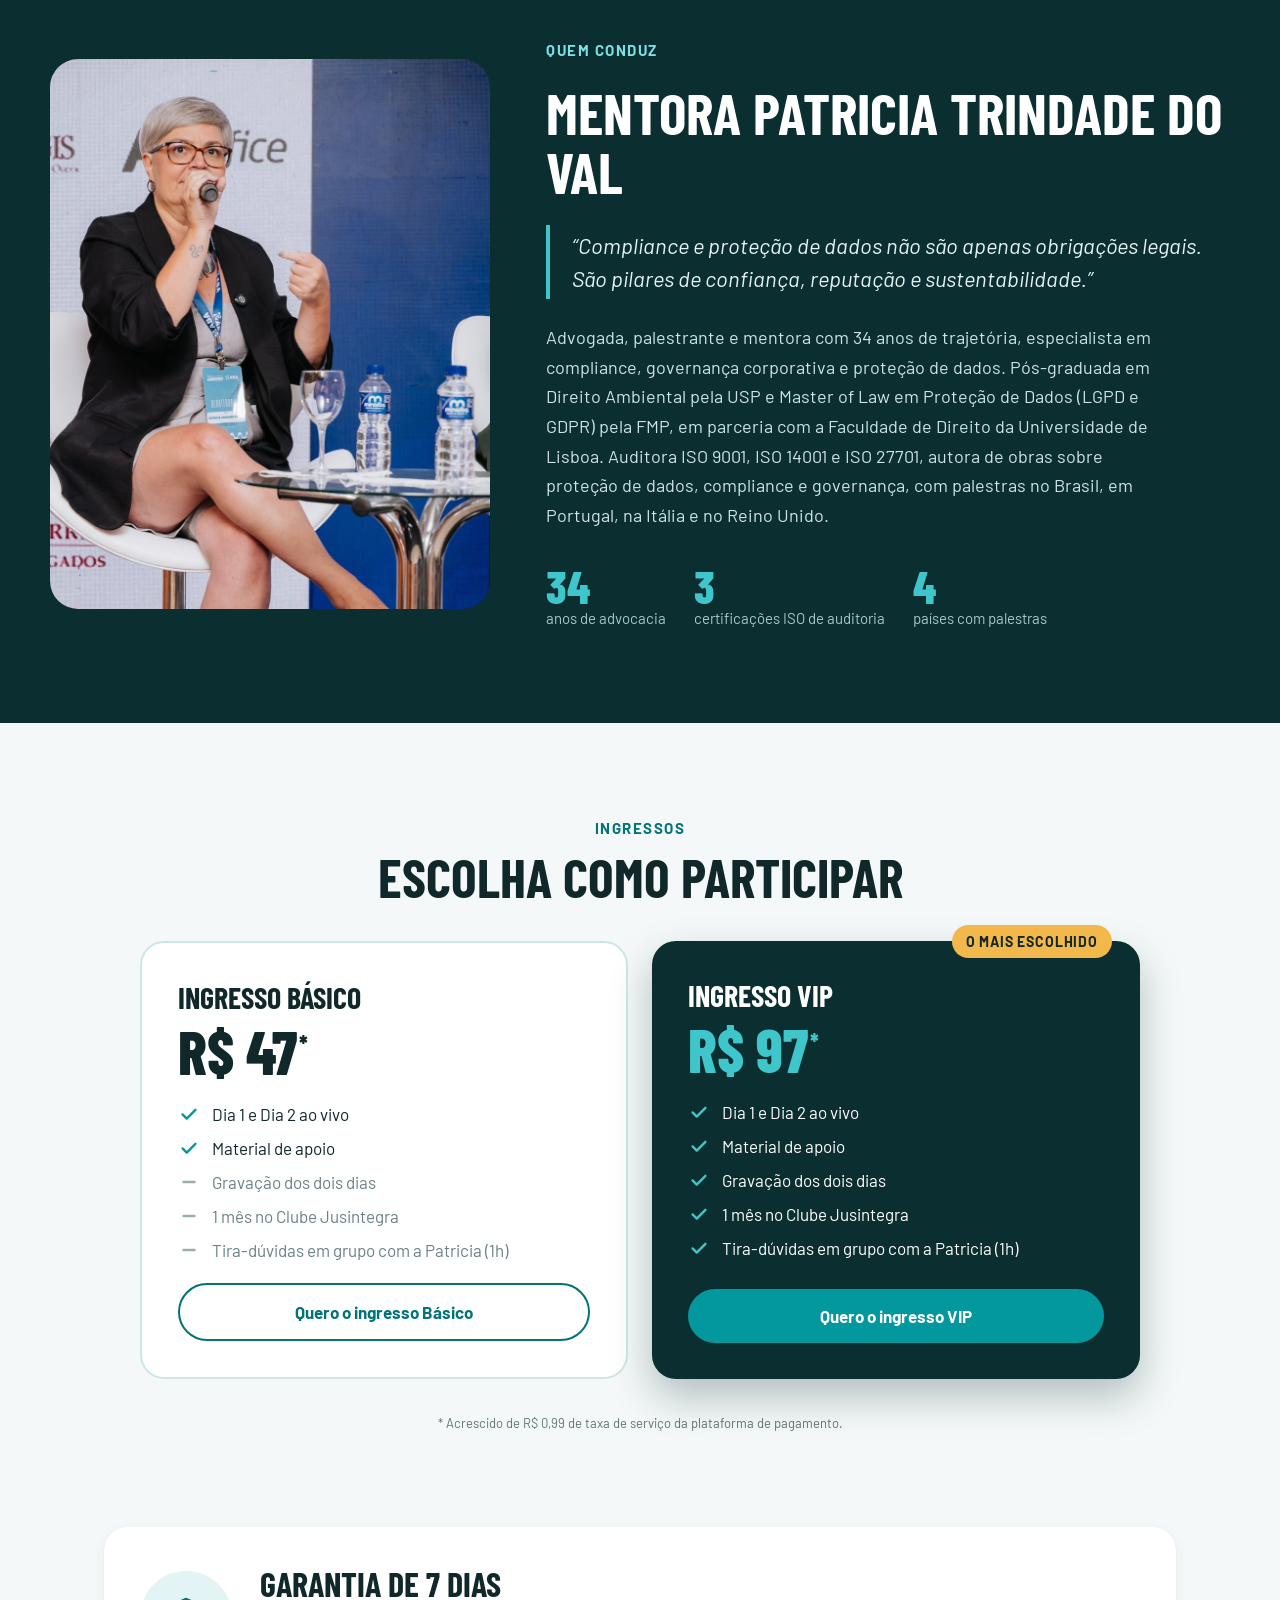
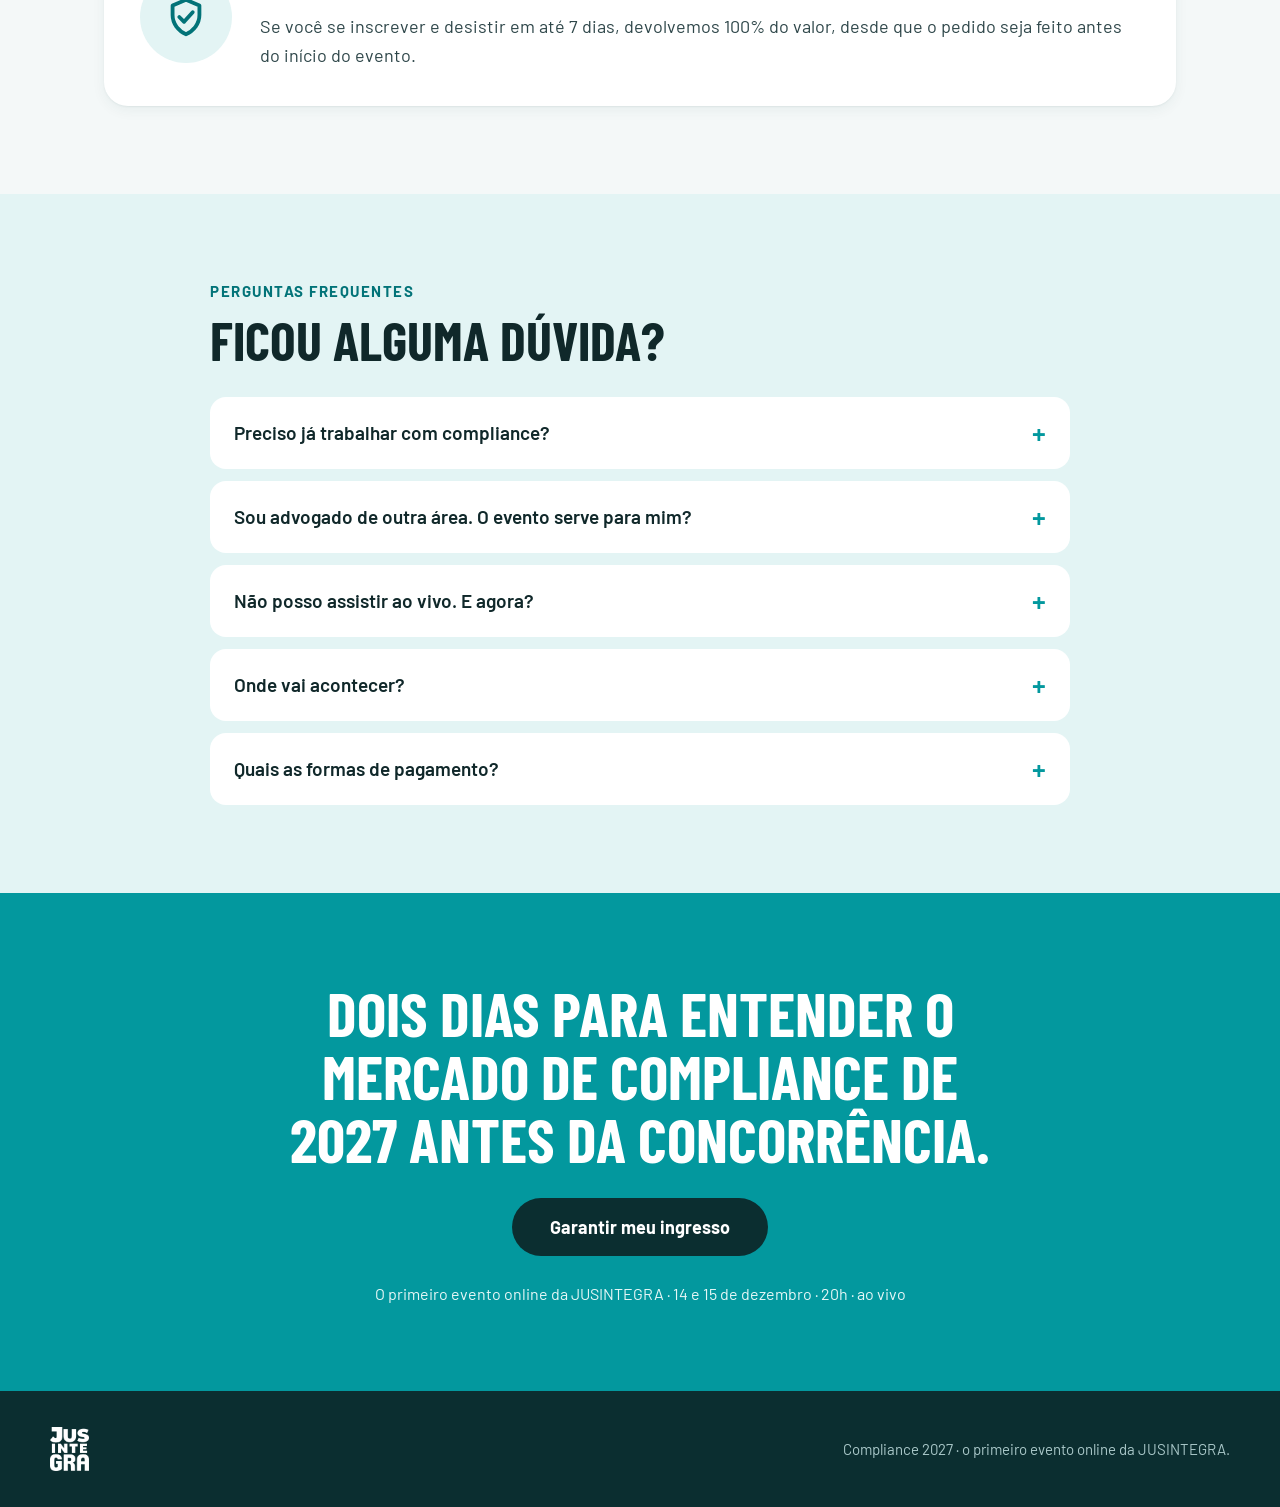
==== commit 1c59a38d: "Compliance 2027: aviso da taxa de serviço de R$ 0,99 Co-Authored-By: Claude Opus 5.5 <noreply@anthro" ====
--- a/compliance/index.html
+++ b/compliance/index.html
@@ -46,7 +46,7 @@
 <p style="margin: 0; font-size: 21px; line-height: 1.5; color: #CFE3E4; max-width: 60ch">Com a mentora Patricia Trindade do Val. Para advogados recém-formados que procuram um nicho com demanda e para advogados em transição de carreira ou que querem inserir compliance no seu portfólio.</p>
 <div style="display: flex; flex-wrap: wrap; gap: 18px; align-items: center">
 <a href="#ingressos" style="display: inline-flex; align-items: center; justify-content: center; min-height: 56px; padding: 0 34px; border-radius: 999px; background: #03989E; color: #FFFFFF; font-weight: 700; font-size: 18px; text-decoration: none; box-shadow: 0 8px 24px rgba(3,152,158,0.35)">Garantir meu ingresso</a>
-<p style="margin: 0; font-size: 16px; color: #A9C7C8">Ingressos a partir de R$ 47. Vagas ao vivo limitadas.</p>
+<p style="margin: 0; font-size: 16px; color: #A9C7C8">Ingressos a partir de R$ 47*. Vagas ao vivo limitadas.</p>
 </div>
 </div>
 <div style="flex: 1 1 360px; min-width: 0; max-width: 460px; margin: 0 auto; position: relative">
@@ -207,7 +207,7 @@
 <div style="background: #FFFFFF; border-radius: 24px; padding: 36px; display: flex; flex-direction: column; gap: 22px; border: 2px solid #CDE7E8">
 <div style="display: flex; flex-direction: column; gap: 6px">
 <h3 style="margin: 0; font-family: 'Barlow Condensed', sans-serif; font-weight: 700; font-size: 30px; text-transform: uppercase">Ingresso Básico</h3>
-<p style="margin: 0; font-family: 'Barlow Condensed', sans-serif; font-weight: 800; font-size: 60px; line-height: 1; color: #10282A">R$ 47</p>
+<p style="margin: 0; font-family: 'Barlow Condensed', sans-serif; font-weight: 800; font-size: 60px; line-height: 1; color: #10282A">R$ 47<sup style="font-size: 0.4em; vertical-align: super; margin-left: 2px">*</sup></p>
 </div>
 <ul style="margin: 0; padding: 0; list-style: none; display: flex; flex-direction: column; gap: 12px; font-size: 17px">
 <li style="display: flex; gap: 12px; align-items: center"><svg width="22" height="22" viewBox="0 0 24 24" fill="none" stroke="#03989E" stroke-width="2.6" stroke-linecap="round" stroke-linejoin="round" aria-hidden="true"><path d="M5 12.5l4.5 4.5L19 7.5"></path></svg>Dia 1 e Dia 2 ao vivo</li>
@@ -222,7 +222,7 @@
 <span style="position: absolute; top: -16px; right: 28px; background: #F2B84B; color: #10282A; font-weight: 700; font-size: 14px; letter-spacing: 0.06em; text-transform: uppercase; padding: 8px 14px; border-radius: 999px">O mais escolhido</span>
 <div style="display: flex; flex-direction: column; gap: 6px">
 <h3 style="margin: 0; font-family: 'Barlow Condensed', sans-serif; font-weight: 700; font-size: 30px; text-transform: uppercase">Ingresso VIP</h3>
-<p style="margin: 0; font-family: 'Barlow Condensed', sans-serif; font-weight: 800; font-size: 60px; line-height: 1; color: #3EC6CB">R$ 97</p>
+<p style="margin: 0; font-family: 'Barlow Condensed', sans-serif; font-weight: 800; font-size: 60px; line-height: 1; color: #3EC6CB">R$ 97<sup style="font-size: 0.4em; vertical-align: super; margin-left: 2px">*</sup></p>
 </div>
 <ul style="margin: 0; padding: 0; list-style: none; display: flex; flex-direction: column; gap: 12px; font-size: 17px">
 <li style="display: flex; gap: 12px; align-items: center"><svg width="22" height="22" viewBox="0 0 24 24" fill="none" stroke="#3EC6CB" stroke-width="2.6" stroke-linecap="round" stroke-linejoin="round" aria-hidden="true"><path d="M5 12.5l4.5 4.5L19 7.5"></path></svg>Dia 1 e Dia 2 ao vivo</li>
@@ -234,6 +234,7 @@
 <a href="#ingressos" data-checkout="vip" style="margin-top: auto; display: inline-flex; align-items: center; justify-content: center; min-height: 54px; border-radius: 999px; background: #03989E; color: #FFFFFF; font-weight: 700; font-size: 17px; text-decoration: none">Quero o ingresso VIP</a>
 </div>
 </div>
+<p style="margin: 0; text-align: center; font-size: 13px; color: #5E7476">* Acrescido de R$ 0,99 de taxa de serviço da plataforma de pagamento.</p>
 </div>
 </section>
 
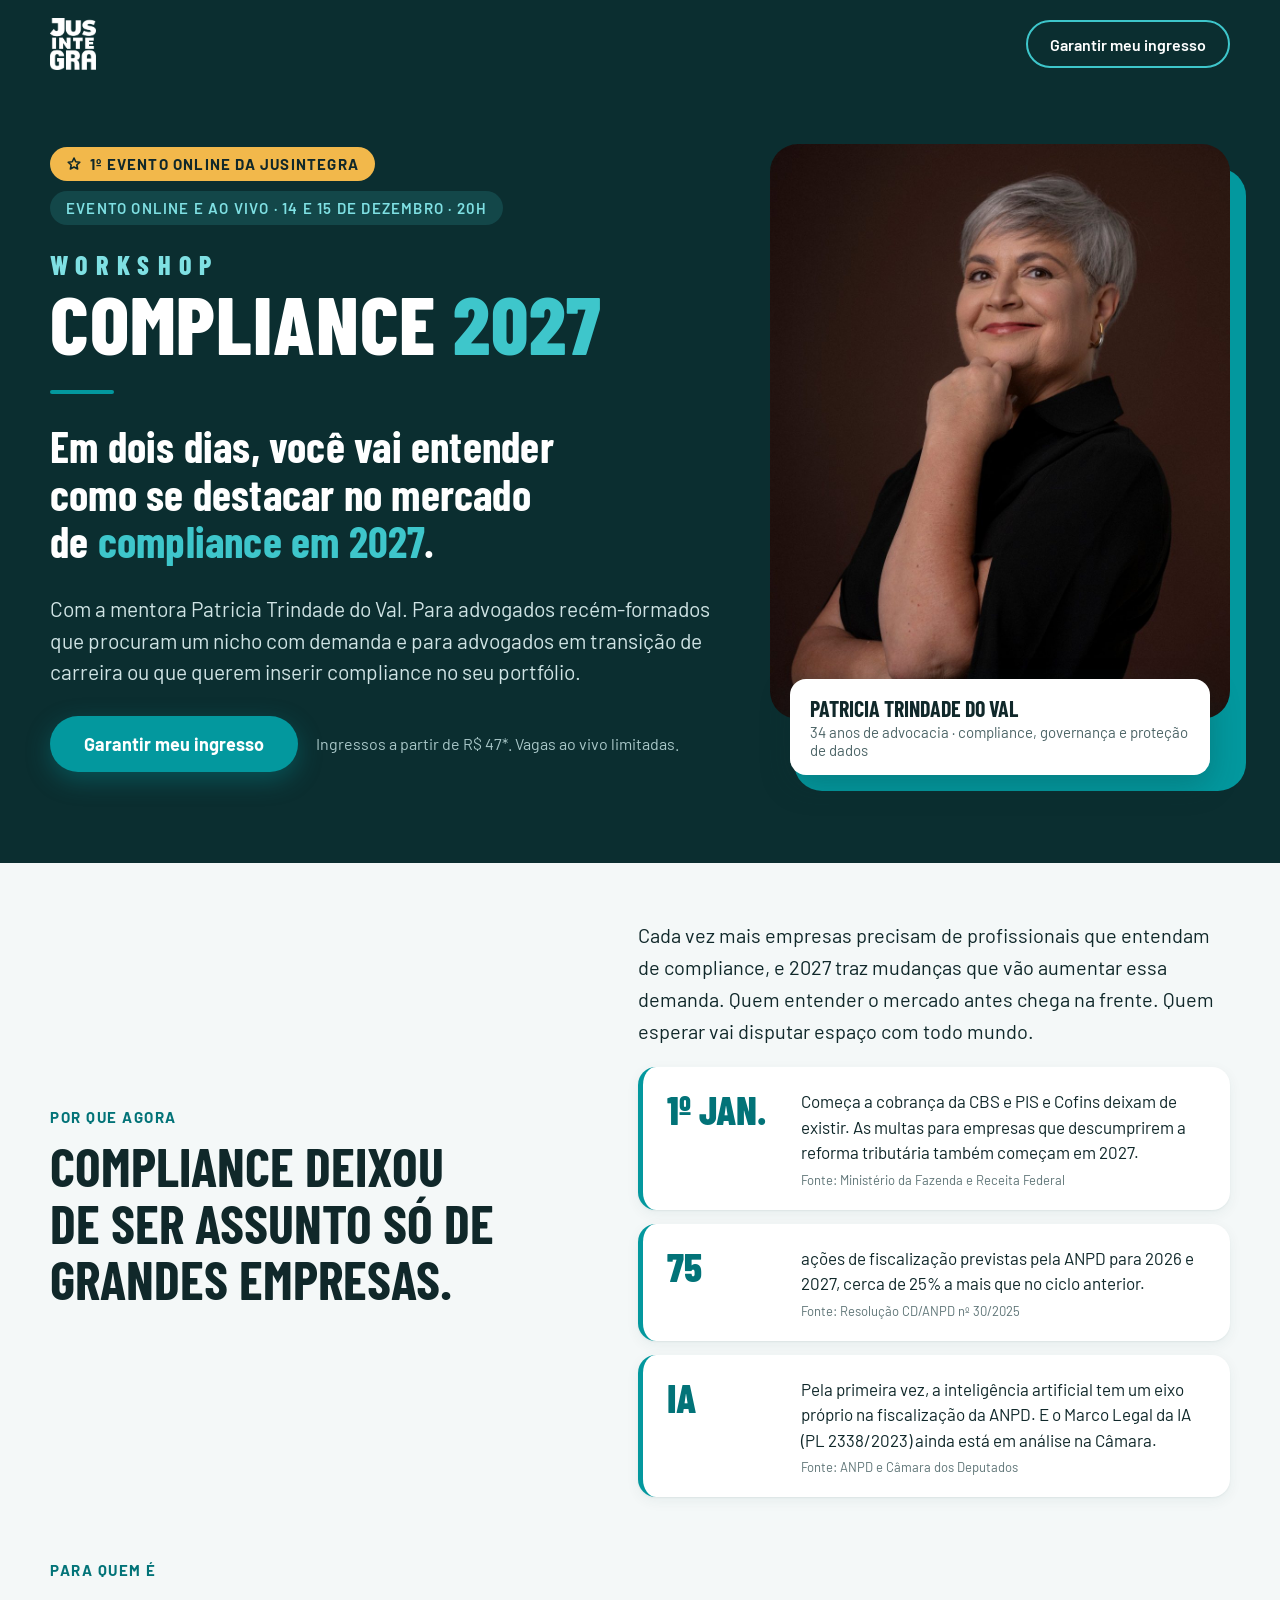
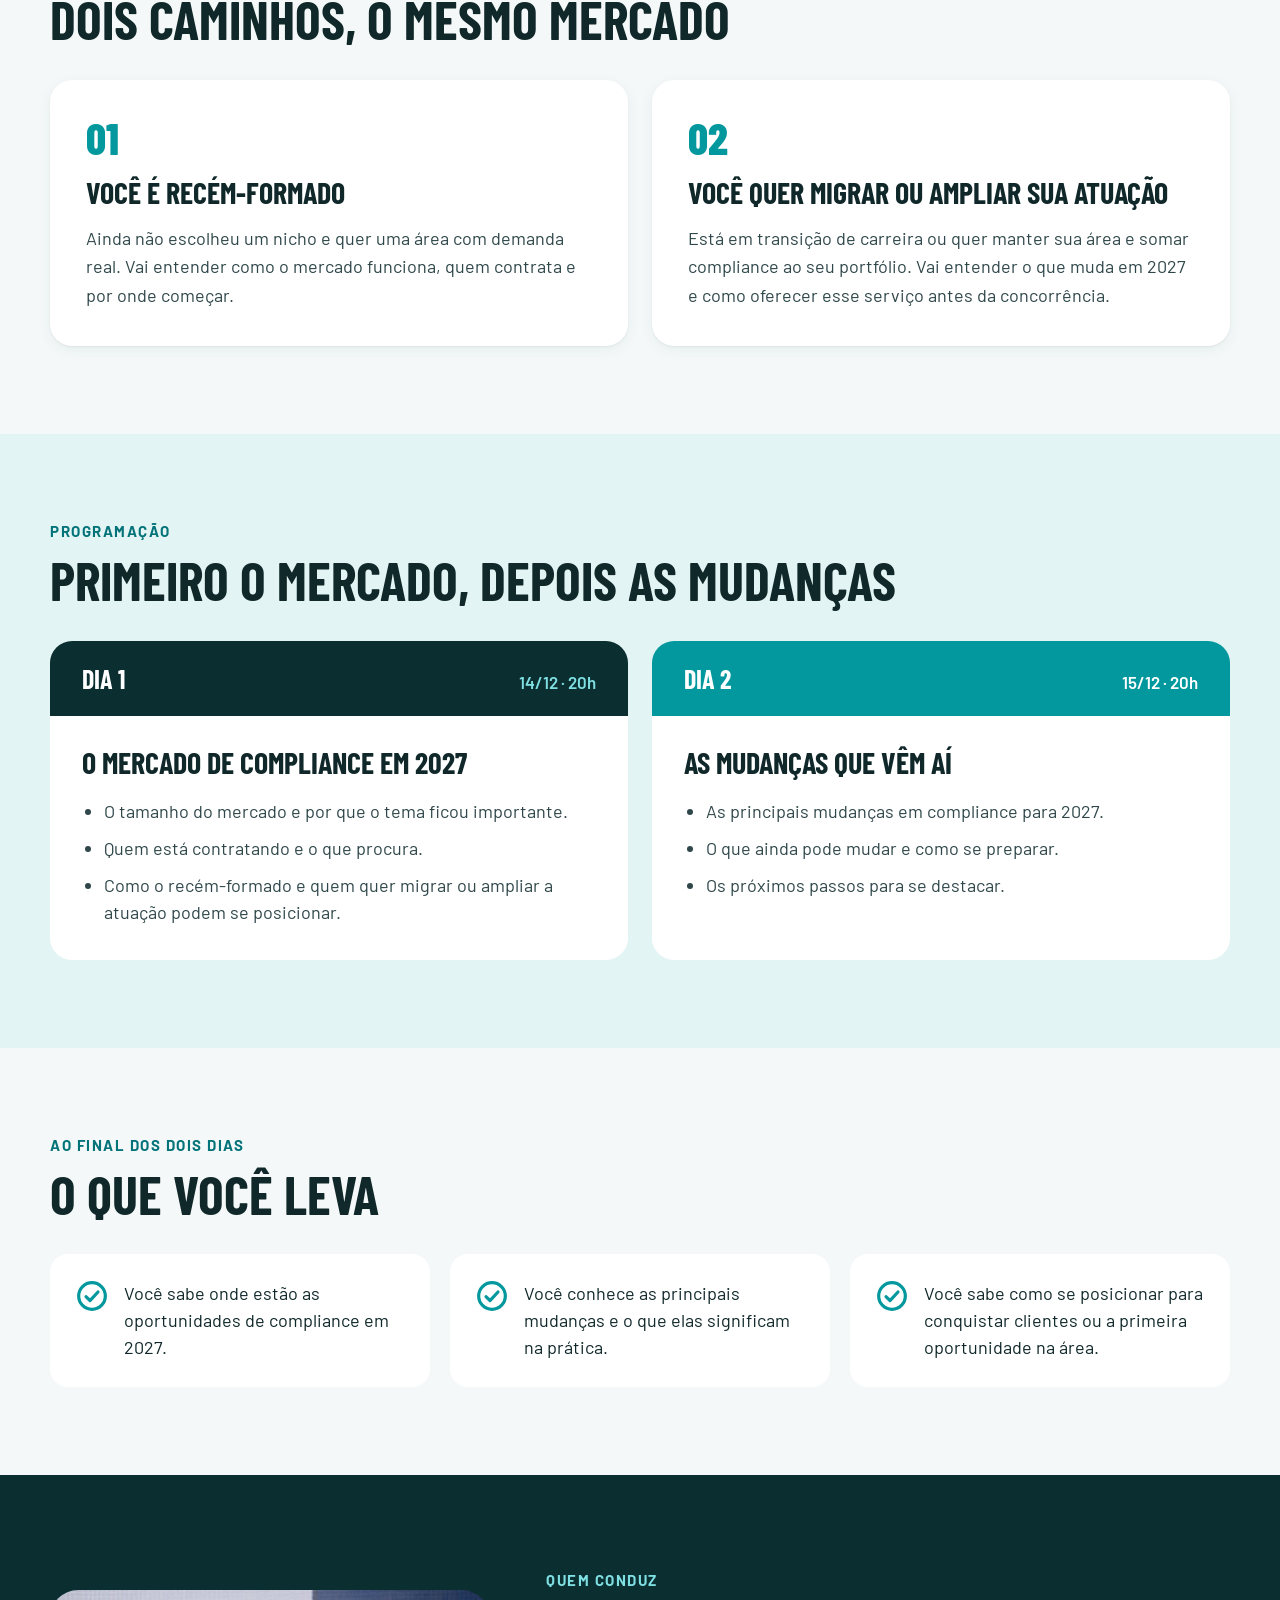
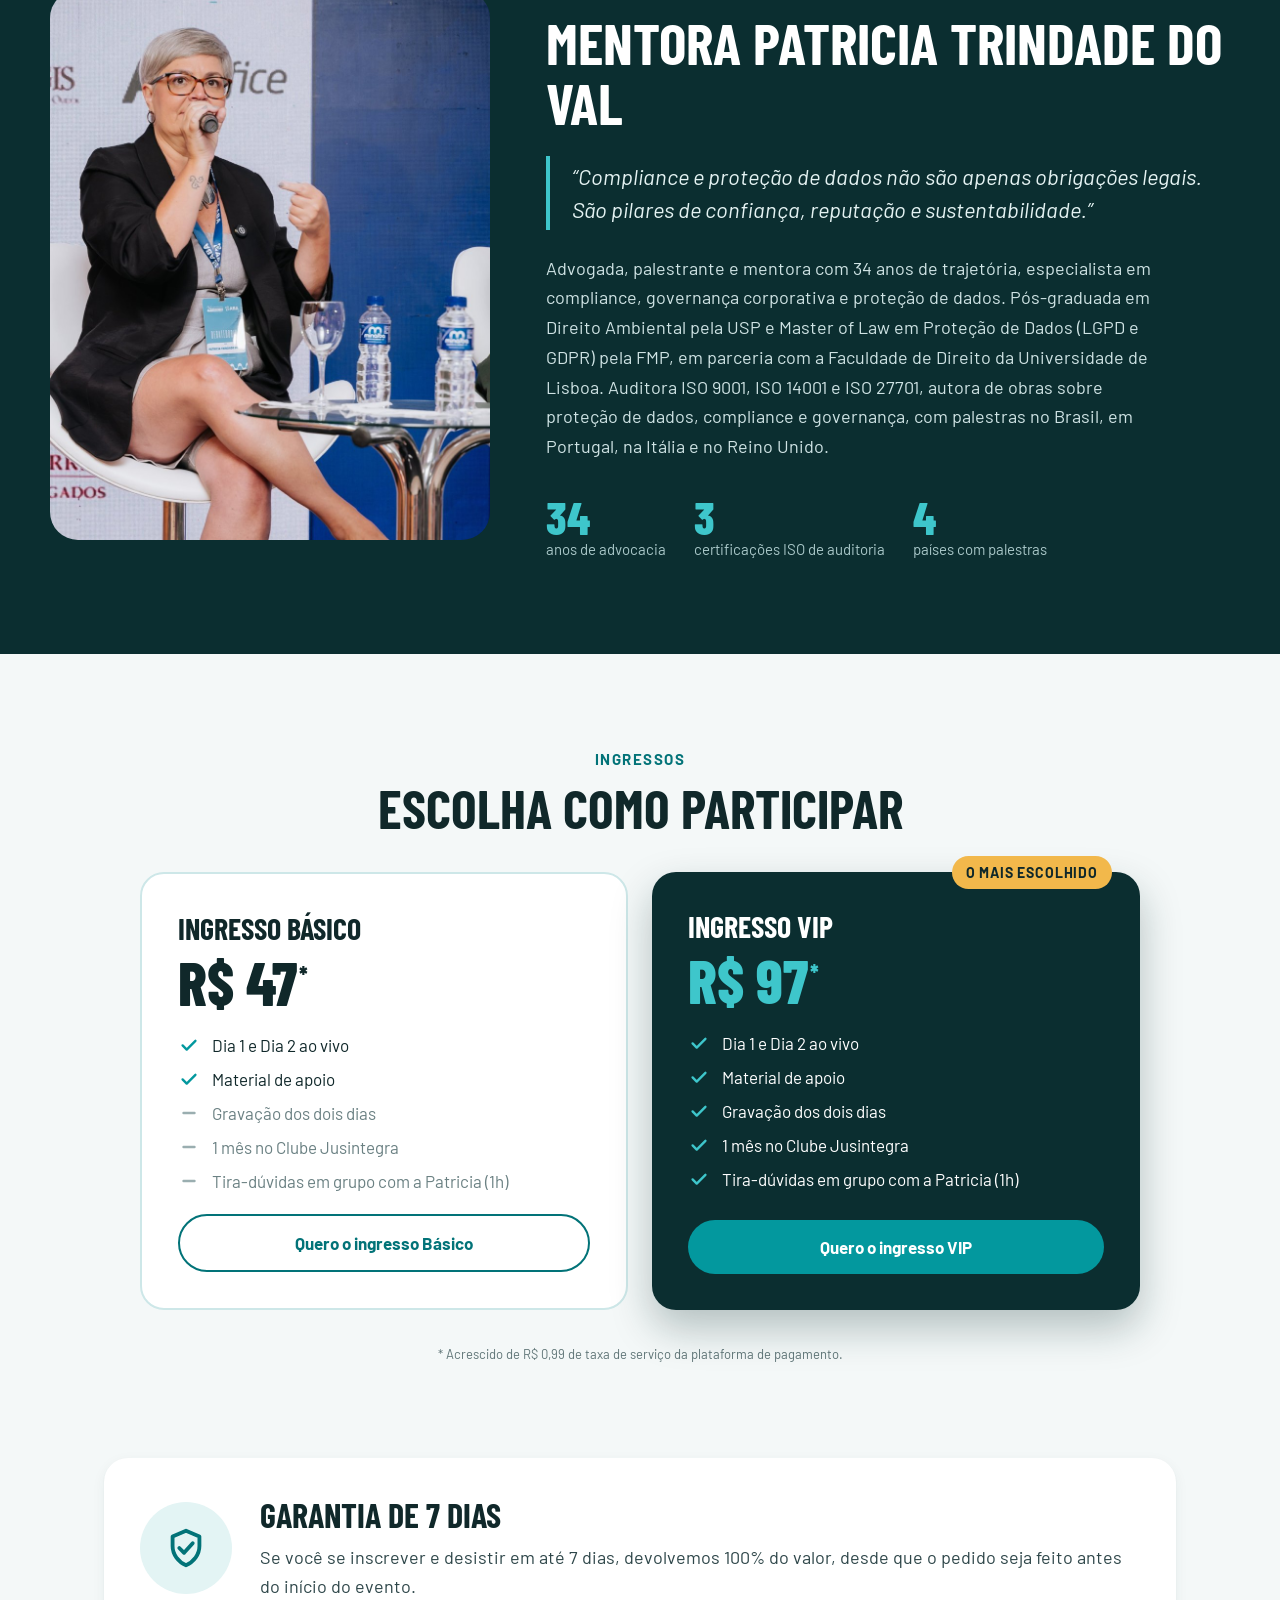
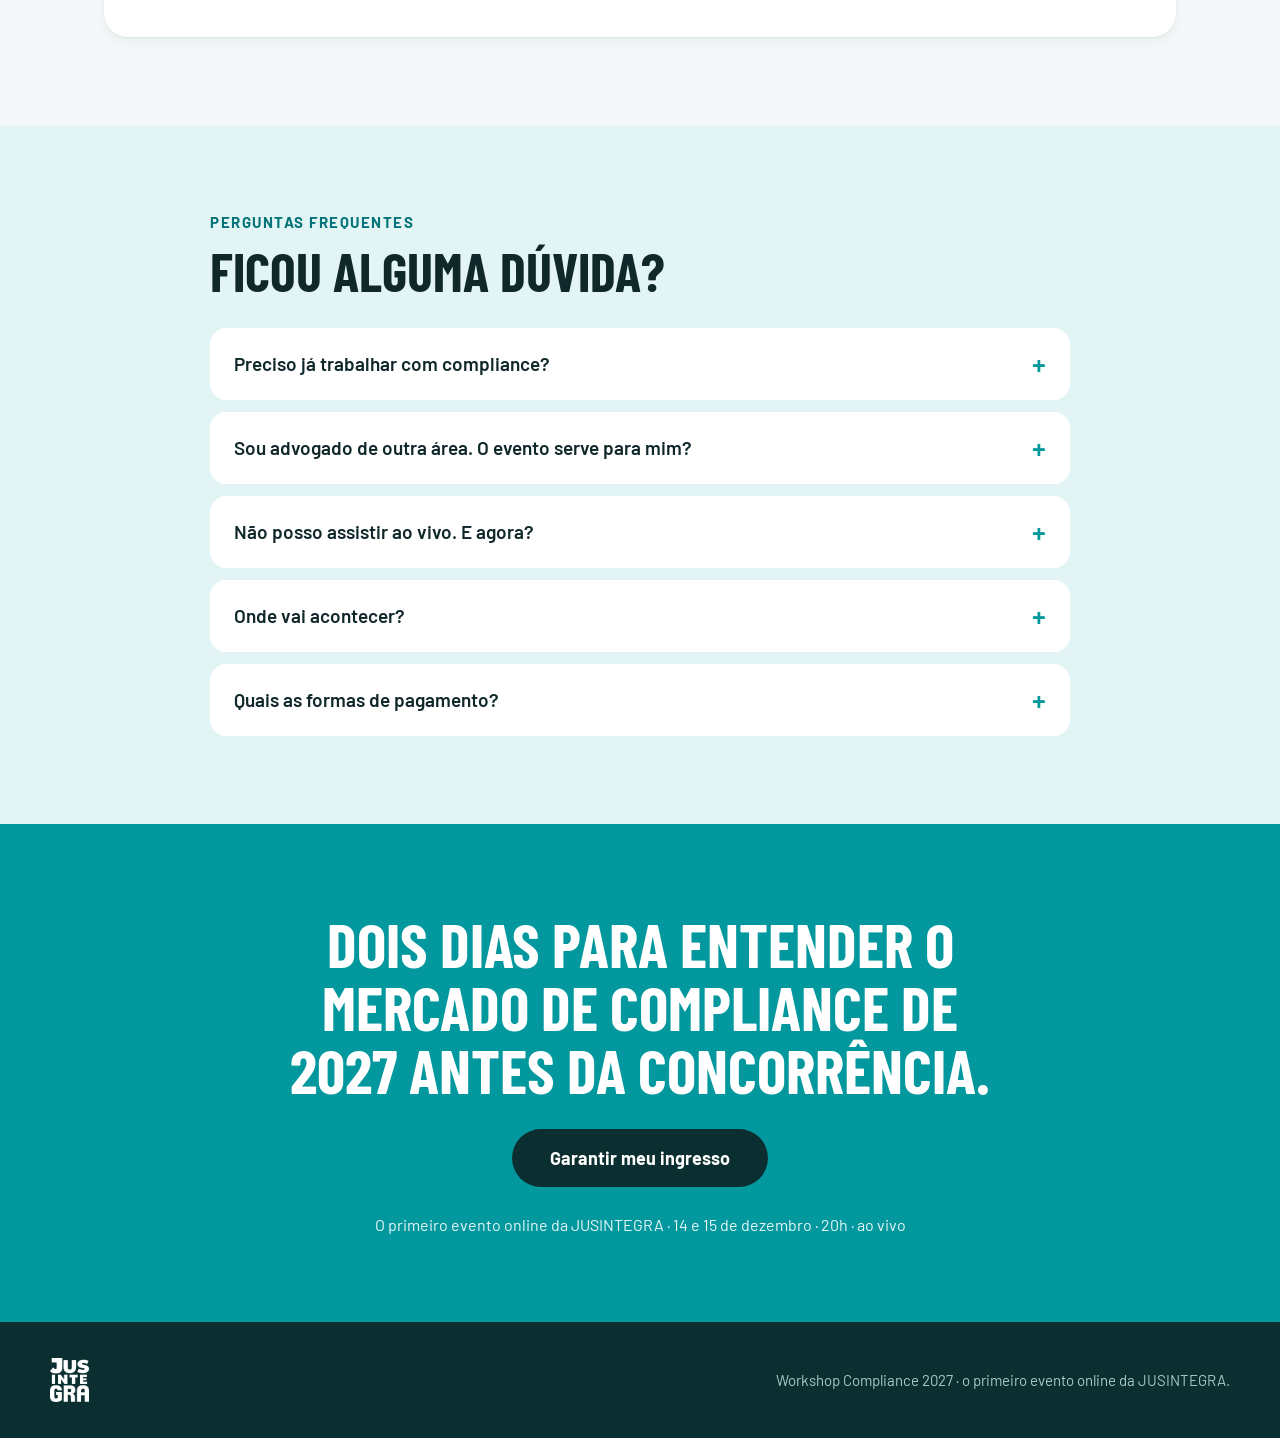
==== commit 1ff46cde: "Compliance 2027: título Workshop Compliance 2027 na primeira dobra Co-Authored-By: Claude Opus 5.5 <" ====
--- a/compliance/index.html
+++ b/compliance/index.html
@@ -3,9 +3,9 @@
 <head>
 <meta charset="utf-8">
 <meta name="viewport" content="width=device-width, initial-scale=1">
-<title>Compliance 2027 · Evento online com Patricia Trindade do Val · JUSINTEGRA</title>
+<title>Workshop Compliance 2027 · Evento online com Patricia Trindade do Val · JUSINTEGRA</title>
 <meta name="description" content="Em dois dias, entenda como se destacar no mercado de compliance em 2027. Evento online e ao vivo, 14 e 15 de dezembro, 20h, com a mentora Patricia Trindade do Val.">
-<meta property="og:title" content="Compliance 2027 · JUSINTEGRA">
+<meta property="og:title" content="Workshop Compliance 2027 · JUSINTEGRA">
 <meta property="og:description" content="Em dois dias, entenda como se destacar no mercado de compliance em 2027. 14 e 15 de dezembro, 20h, online e ao vivo.">
 <meta property="og:image" content="hero.jpg">
 <meta property="og:type" content="website">
@@ -42,7 +42,9 @@
 <p style="margin: 0; display: inline-flex; align-items: center; gap: 8px; padding: 8px 16px; border-radius: 999px; background: #F2B84B; color: #10282A; font-weight: 700; font-size: 15px; letter-spacing: 0.08em; text-transform: uppercase"><svg width="16" height="16" viewBox="0 0 24 24" fill="none" stroke="#10282A" stroke-width="2.4" stroke-linecap="round" stroke-linejoin="round" aria-hidden="true"><path d="M12 3l2.6 5.6 6.1.7-4.5 4.2 1.2 6L12 16.6 6.6 19.5l1.2-6L3.3 9.3l6.1-.7z"></path></svg>1º evento online da JUSINTEGRA</p>
 <p style="margin: 0; display: inline-flex; flex-wrap: wrap; gap: 10px; align-items: center; padding: 8px 16px; border-radius: 999px; background: rgba(62,198,203,0.16); color: #7FE0E3; font-weight: 600; font-size: 15px; letter-spacing: 0.08em; text-transform: uppercase">Evento online e ao vivo · 14 e 15 de dezembro · 20h</p>
 </div>
-<h1 style="margin: 0; font-family: 'Barlow Condensed', 'Arial Narrow', sans-serif; font-weight: 700; font-size: clamp(44px, 6vw, 76px); line-height: 1.02; text-transform: uppercase; letter-spacing: 0.005em; text-wrap: balance">Em dois dias, você vai entender como se destacar no mercado de <span style="color: #3EC6CB">compliance em 2027</span>.</h1>
+<h1 style="margin: 0; display: flex; flex-direction: column; gap: 6px; font-family: 'Barlow Condensed', 'Arial Narrow', sans-serif; font-weight: 800; text-transform: uppercase; line-height: 0.95"><span style="font-size: clamp(20px, 2.2vw, 26px); letter-spacing: 0.32em; color: #7FE0E3">Workshop</span><span style="font-size: clamp(48px, 6.4vw, 84px); letter-spacing: 0.01em; color: #FFFFFF">Compliance <span style="color: #3EC6CB">2027</span></span></h1>
+<div style="width: 64px; height: 4px; border-radius: 2px; background: #03989E" aria-hidden="true"></div>
+<p style="margin: 0; font-family: 'Barlow Condensed', 'Arial Narrow', sans-serif; font-weight: 700; font-size: clamp(28px, 3.4vw, 44px); line-height: 1.1; letter-spacing: 0.005em; text-wrap: balance">Em dois dias, você vai entender como se destacar no mercado de <span style="color: #3EC6CB">compliance em 2027</span>.</p>
 <p style="margin: 0; font-size: 21px; line-height: 1.5; color: #CFE3E4; max-width: 60ch">Com a mentora Patricia Trindade do Val. Para advogados recém-formados que procuram um nicho com demanda e para advogados em transição de carreira ou que querem inserir compliance no seu portfólio.</p>
 <div style="display: flex; flex-wrap: wrap; gap: 18px; align-items: center">
 <a href="#ingressos" style="display: inline-flex; align-items: center; justify-content: center; min-height: 56px; padding: 0 34px; border-radius: 999px; background: #03989E; color: #FFFFFF; font-weight: 700; font-size: 18px; text-decoration: none; box-shadow: 0 8px 24px rgba(3,152,158,0.35)">Garantir meu ingresso</a>
@@ -292,7 +294,7 @@
 <footer style="background: #0B2E30; color: #A9C7C8; padding: 36px 24px">
 <div style="max-width: 1180px; margin: 0 auto; display: flex; flex-wrap: wrap; gap: 20px; align-items: center; justify-content: space-between">
 <img src="logo.png" alt="JUSINTEGRA" style="height: 44px; width: auto; filter: brightness(0) invert(1)">
-<p style="margin: 0; font-size: 15px">Compliance 2027 · o primeiro evento online da JUSINTEGRA.</p>
+<p style="margin: 0; font-size: 15px">Workshop Compliance 2027 · o primeiro evento online da JUSINTEGRA.</p>
 </div>
 </footer>
 
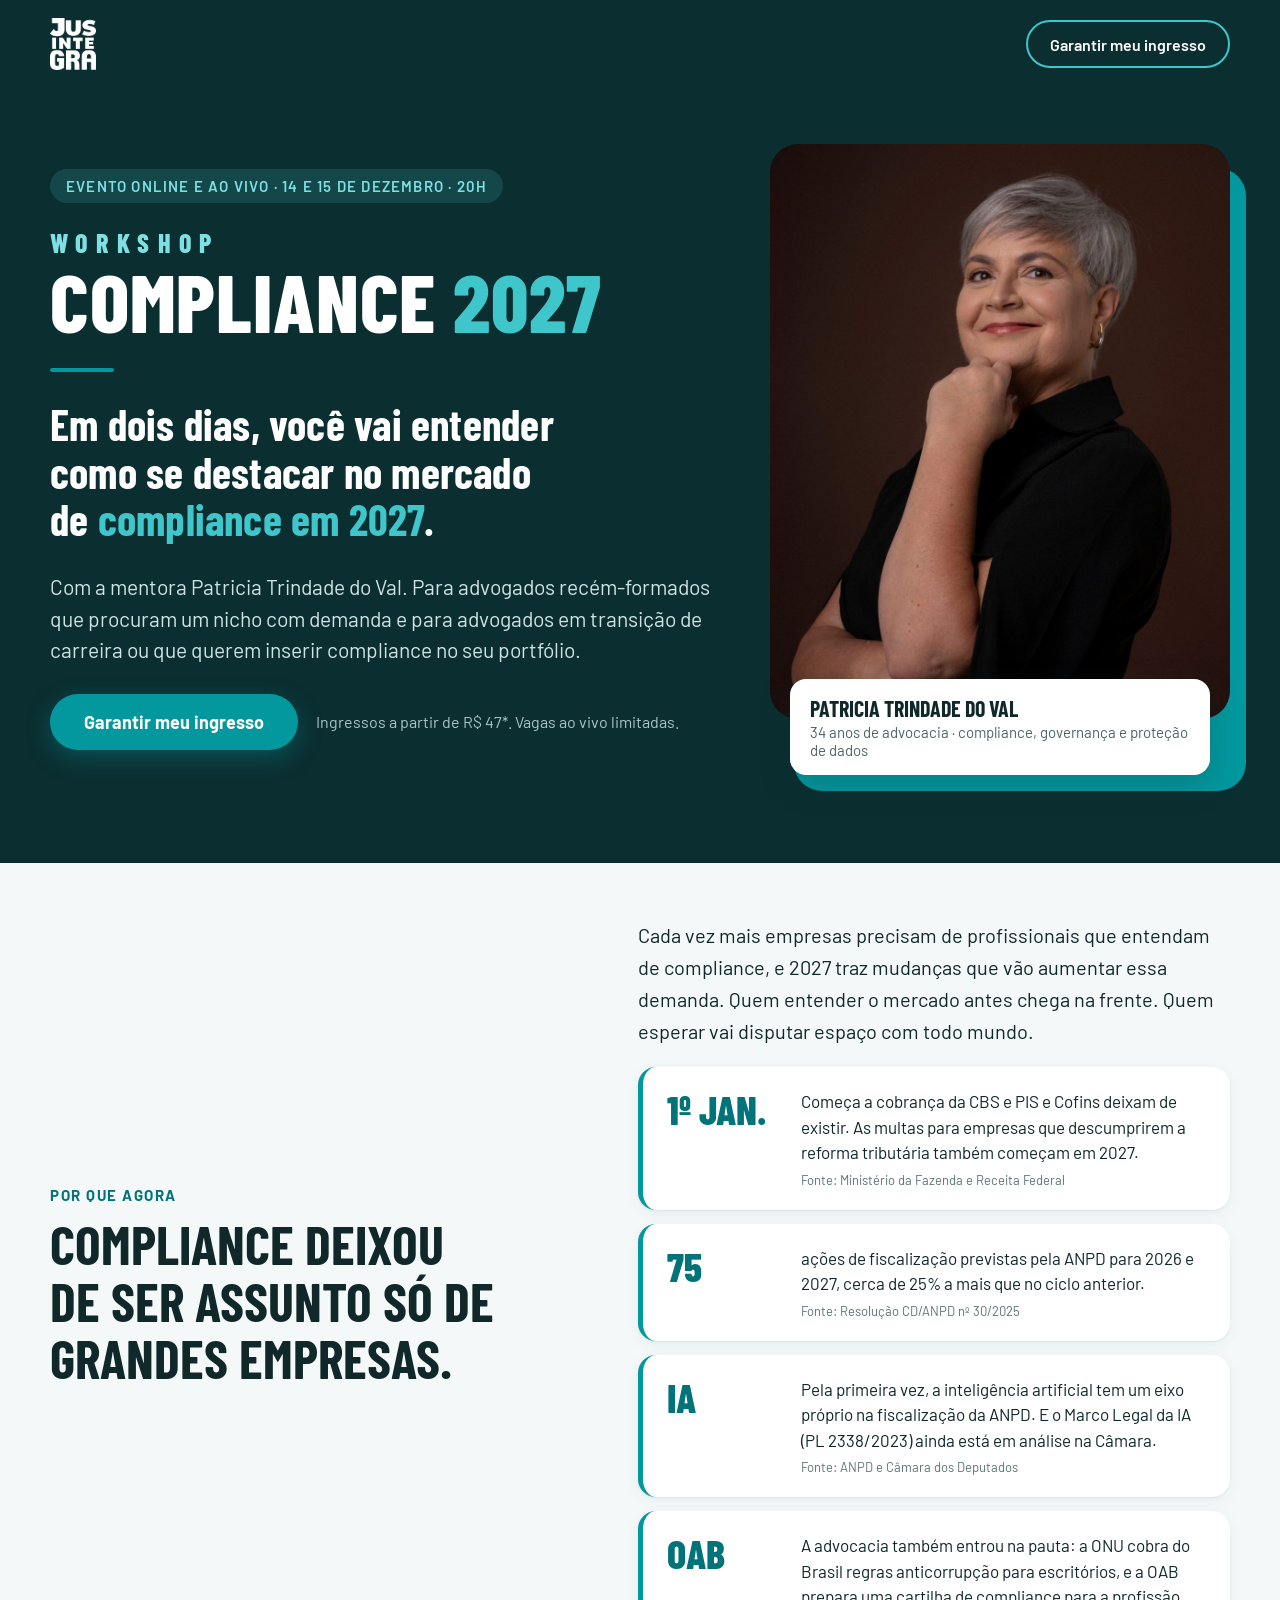
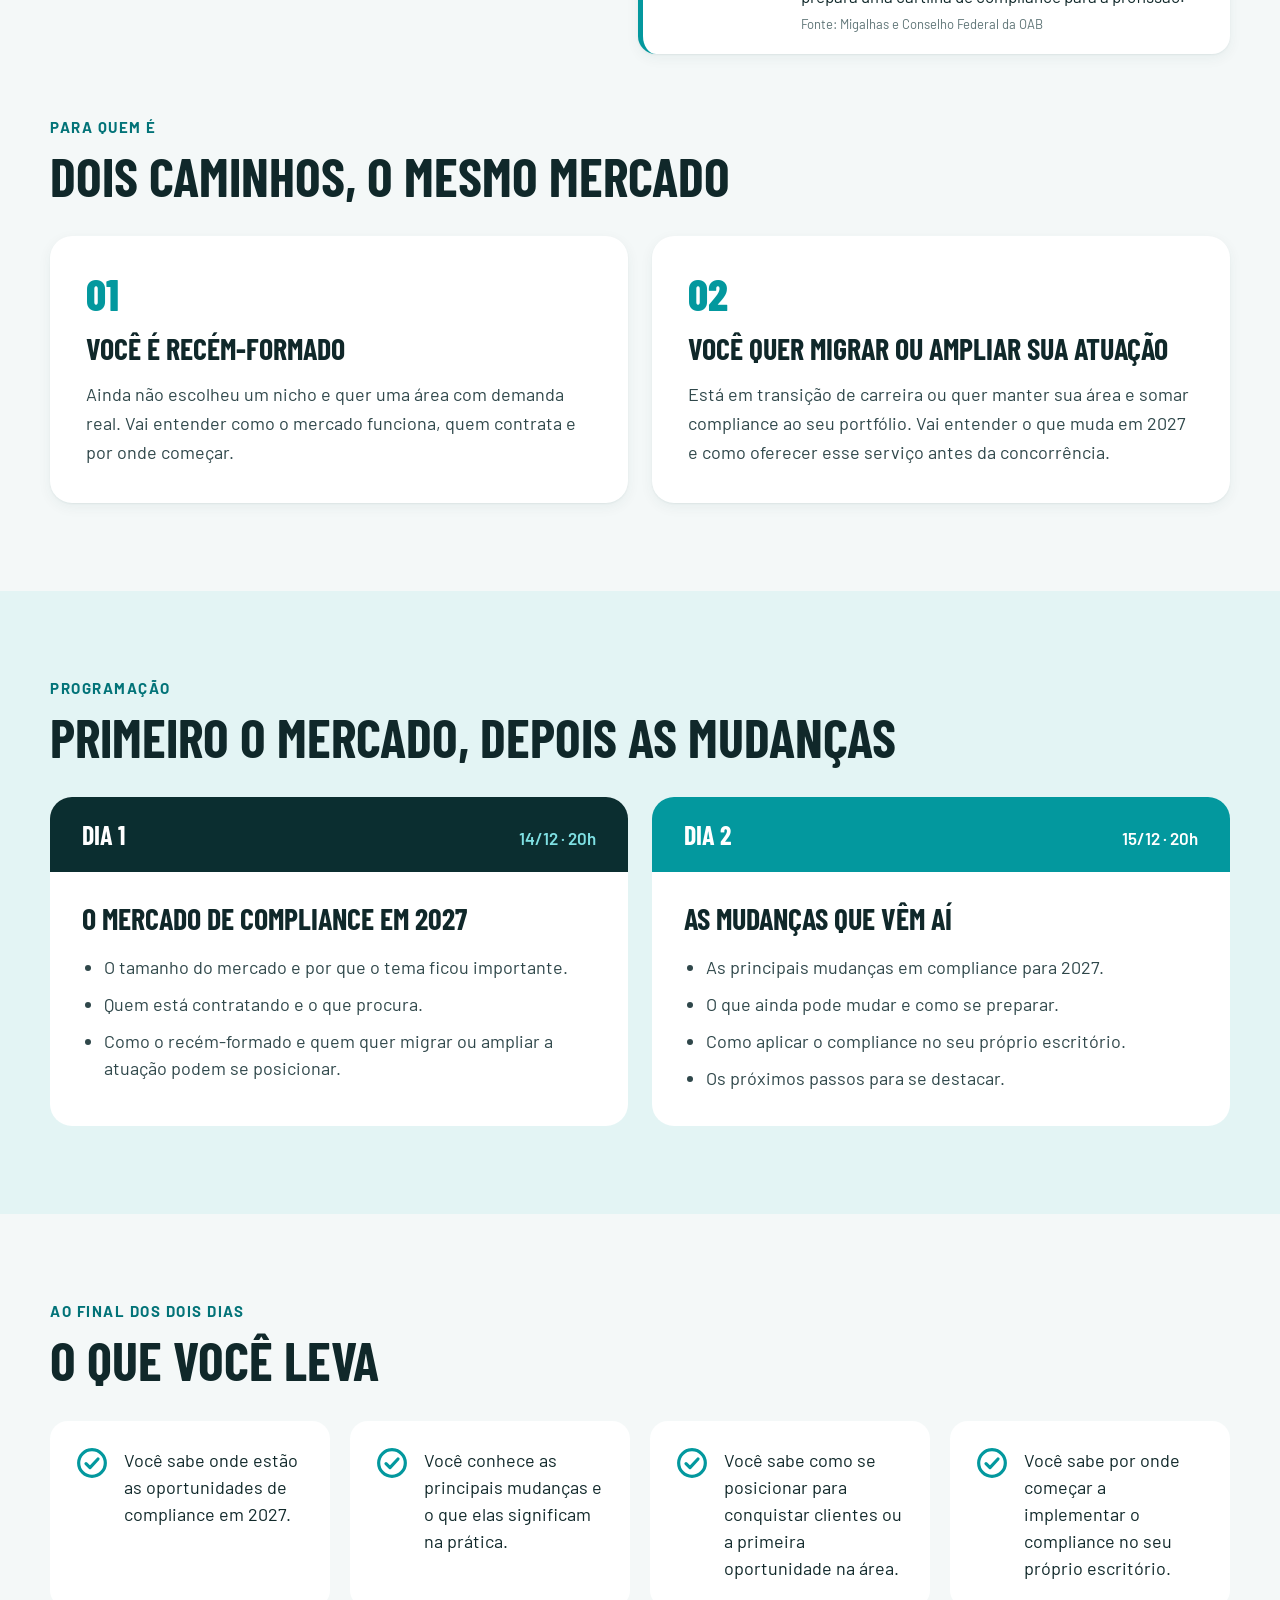
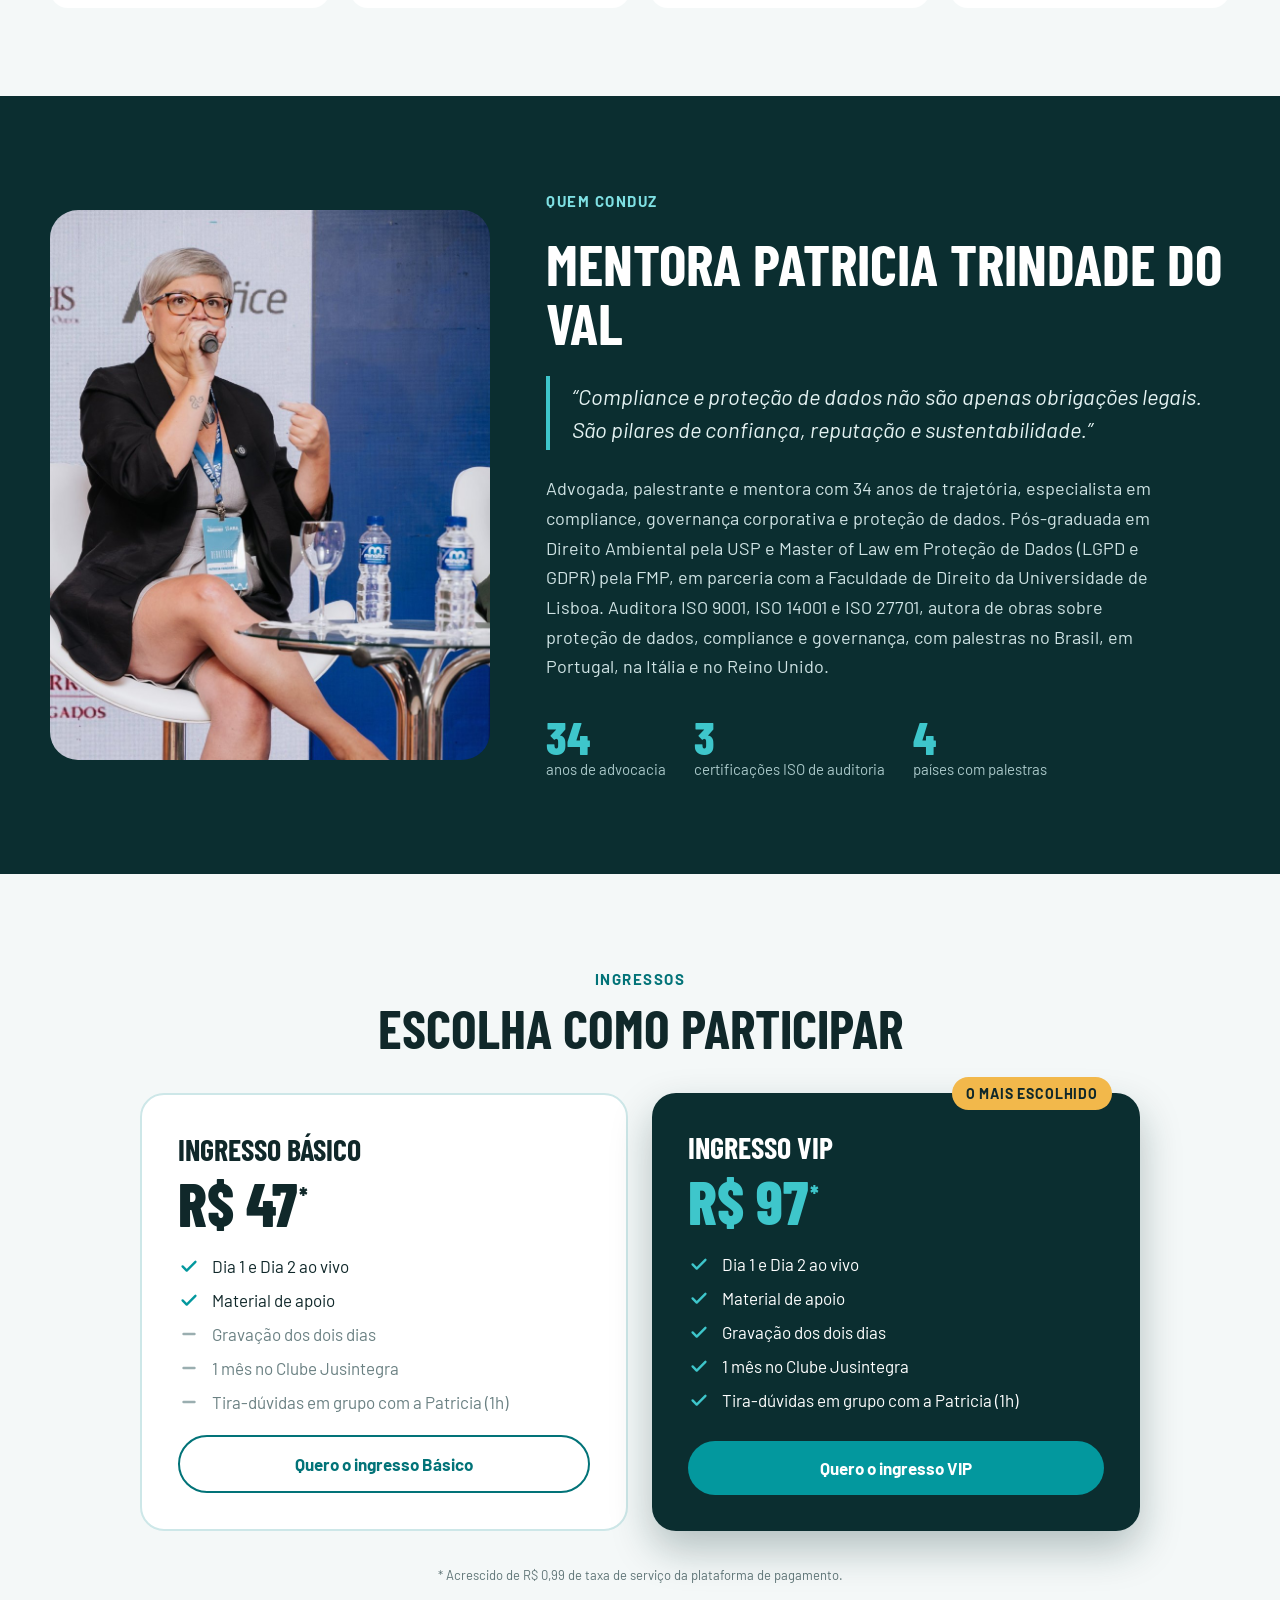
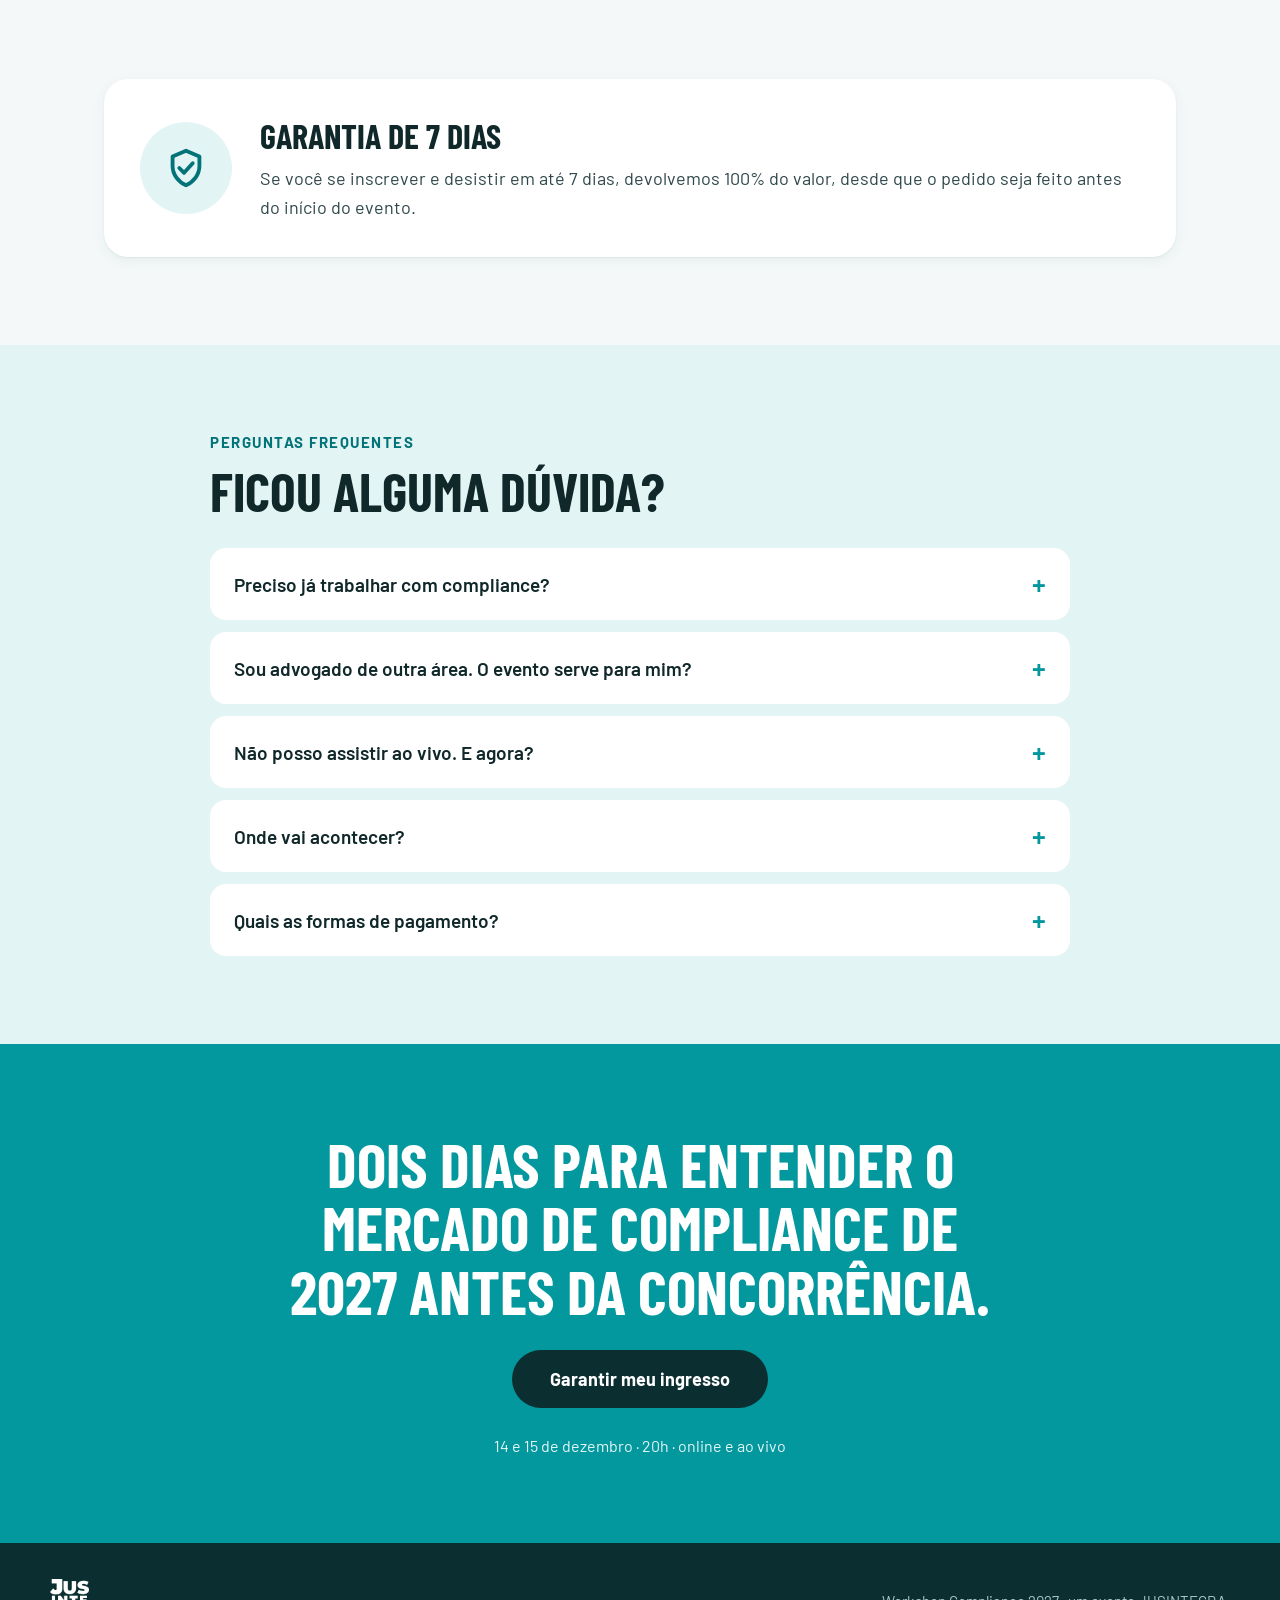
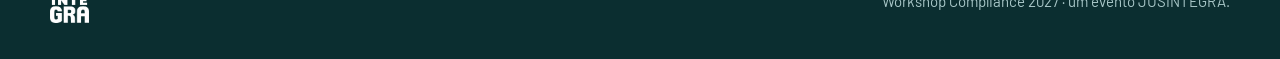
==== commit bc1a08d3: "Compliance 2027: sincroniza com jusintegra-eventos Co-Authored-By: Claude Opus 5.5 <noreply@anthropi" ====
--- a/compliance/index.html
+++ b/compliance/index.html
@@ -39,7 +39,6 @@
 <div style="max-width: 1180px; margin: 0 auto; display: flex; flex-wrap: wrap; gap: 56px; align-items: center">
 <div style="flex: 1 1 520px; min-width: 0; display: flex; flex-direction: column; gap: 28px">
 <div style="display: flex; flex-wrap: wrap; gap: 10px; align-items: center">
-<p style="margin: 0; display: inline-flex; align-items: center; gap: 8px; padding: 8px 16px; border-radius: 999px; background: #F2B84B; color: #10282A; font-weight: 700; font-size: 15px; letter-spacing: 0.08em; text-transform: uppercase"><svg width="16" height="16" viewBox="0 0 24 24" fill="none" stroke="#10282A" stroke-width="2.4" stroke-linecap="round" stroke-linejoin="round" aria-hidden="true"><path d="M12 3l2.6 5.6 6.1.7-4.5 4.2 1.2 6L12 16.6 6.6 19.5l1.2-6L3.3 9.3l6.1-.7z"></path></svg>1º evento online da JUSINTEGRA</p>
 <p style="margin: 0; display: inline-flex; flex-wrap: wrap; gap: 10px; align-items: center; padding: 8px 16px; border-radius: 999px; background: rgba(62,198,203,0.16); color: #7FE0E3; font-weight: 600; font-size: 15px; letter-spacing: 0.08em; text-transform: uppercase">Evento online e ao vivo · 14 e 15 de dezembro · 20h</p>
 </div>
 <h1 style="margin: 0; display: flex; flex-direction: column; gap: 6px; font-family: 'Barlow Condensed', 'Arial Narrow', sans-serif; font-weight: 800; text-transform: uppercase; line-height: 0.95"><span style="font-size: clamp(20px, 2.2vw, 26px); letter-spacing: 0.32em; color: #7FE0E3">Workshop</span><span style="font-size: clamp(48px, 6.4vw, 84px); letter-spacing: 0.01em; color: #FFFFFF">Compliance <span style="color: #3EC6CB">2027</span></span></h1>
@@ -92,6 +91,13 @@
 <p style="margin: 0; font-size: 13px; color: #5E7476">Fonte: ANPD e Câmara dos Deputados</p>
 </div>
 </div>
+<div class="stat" style="display: flex; flex-wrap: wrap; gap: 8px 22px; align-items: flex-start; background: #FFFFFF; border-radius: 18px; padding: 22px 24px; border-left: 5px solid #03989E; box-shadow: 0 1px 2px rgba(3,60,62,.06), 0 4px 14px rgba(3,60,62,.06)">
+<span style="flex: none; width: 112px; font-family: 'Barlow Condensed', sans-serif; font-weight: 800; font-size: 40px; line-height: 1; color: #027378; text-transform: uppercase">OAB</span>
+<div style="flex: 1 1 220px; min-width: 0; display: flex; flex-direction: column; gap: 6px">
+<p style="margin: 0; font-size: 17px; line-height: 1.5; color: #10282A">A advocacia também entrou na pauta: a ONU cobra do Brasil regras anticorrupção para escritórios, e a OAB prepara uma cartilha de compliance para a profissão.</p>
+<p style="margin: 0; font-size: 13px; color: #5E7476">Fonte: Migalhas e Conselho Federal da OAB</p>
+</div>
+</div>
 </div>
 </div>
 </div>
@@ -149,6 +155,7 @@
 <ul style="margin: 0; padding-left: 22px; display: flex; flex-direction: column; gap: 10px; font-size: 18px; line-height: 1.5; color: #2F474A">
 <li>As principais mudanças em compliance para 2027.</li>
 <li>O que ainda pode mudar e como se preparar.</li>
+<li>Como aplicar o compliance no seu próprio escritório.</li>
 <li>Os próximos passos para se destacar.</li>
 </ul>
 </div>
@@ -163,7 +170,7 @@
 <p style="margin: 0 0 12px; color: #027378; font-weight: 700; font-size: 15px; letter-spacing: 0.1em; text-transform: uppercase">Ao final dos dois dias</p>
 <h2 style="margin: 0; font-family: 'Barlow Condensed', sans-serif; font-weight: 700; font-size: clamp(36px, 4.4vw, 54px); line-height: 1.05; text-transform: uppercase">O que você leva</h2>
 </div>
-<div style="display: grid; grid-template-columns: repeat(auto-fit, minmax(280px, 1fr)); gap: 20px">
+<div style="display: grid; grid-template-columns: repeat(auto-fit, minmax(250px, 1fr)); gap: 20px">
 <div style="display: flex; gap: 16px; align-items: flex-start; background: #FFFFFF; border-radius: 18px; padding: 26px">
 <svg width="32" height="32" viewBox="0 0 24 24" fill="none" stroke="#03989E" stroke-width="2.4" stroke-linecap="round" stroke-linejoin="round" aria-hidden="true" style="flex: none"><circle cx="12" cy="12" r="10"></circle><path d="M7.5 12.5l3 3 6-6.5"></path></svg>
 <p style="margin: 0; font-size: 18px; line-height: 1.5">Você sabe onde estão as oportunidades de compliance em 2027.</p>
@@ -175,6 +182,10 @@
 <div style="display: flex; gap: 16px; align-items: flex-start; background: #FFFFFF; border-radius: 18px; padding: 26px">
 <svg width="32" height="32" viewBox="0 0 24 24" fill="none" stroke="#03989E" stroke-width="2.4" stroke-linecap="round" stroke-linejoin="round" aria-hidden="true" style="flex: none"><circle cx="12" cy="12" r="10"></circle><path d="M7.5 12.5l3 3 6-6.5"></path></svg>
 <p style="margin: 0; font-size: 18px; line-height: 1.5">Você sabe como se posicionar para conquistar clientes ou a primeira oportunidade na área.</p>
+</div>
+<div style="display: flex; gap: 16px; align-items: flex-start; background: #FFFFFF; border-radius: 18px; padding: 26px">
+<svg width="32" height="32" viewBox="0 0 24 24" fill="none" stroke="#03989E" stroke-width="2.4" stroke-linecap="round" stroke-linejoin="round" aria-hidden="true" style="flex: none"><circle cx="12" cy="12" r="10"></circle><path d="M7.5 12.5l3 3 6-6.5"></path></svg>
+<p style="margin: 0; font-size: 18px; line-height: 1.5">Você sabe por onde começar a implementar o compliance no seu próprio escritório.</p>
 </div>
 </div>
 </div>
@@ -287,14 +298,14 @@
 <div style="max-width: 900px; margin: 0 auto; display: flex; flex-direction: column; gap: 28px; align-items: center; text-align: center">
 <h2 style="margin: 0; font-family: 'Barlow Condensed', sans-serif; font-weight: 700; font-size: clamp(38px, 5vw, 62px); line-height: 1.02; text-transform: uppercase; text-wrap: balance">Dois dias para entender o mercado de compliance de 2027 antes da concorrência.</h2>
 <a href="#ingressos" style="display: inline-flex; align-items: center; justify-content: center; min-height: 58px; padding: 0 38px; border-radius: 999px; background: #0B2E30; color: #FFFFFF; font-weight: 700; font-size: 18px; text-decoration: none">Garantir meu ingresso</a>
-<p style="margin: 0; font-size: 16px; color: #E6F7F7">O primeiro evento online da JUSINTEGRA · 14 e 15 de dezembro · 20h · ao vivo</p>
+<p style="margin: 0; font-size: 16px; color: #E6F7F7">14 e 15 de dezembro · 20h · online e ao vivo</p>
 </div>
 </section>
 
 <footer style="background: #0B2E30; color: #A9C7C8; padding: 36px 24px">
 <div style="max-width: 1180px; margin: 0 auto; display: flex; flex-wrap: wrap; gap: 20px; align-items: center; justify-content: space-between">
 <img src="logo.png" alt="JUSINTEGRA" style="height: 44px; width: auto; filter: brightness(0) invert(1)">
-<p style="margin: 0; font-size: 15px">Workshop Compliance 2027 · o primeiro evento online da JUSINTEGRA.</p>
+<p style="margin: 0; font-size: 15px">Workshop Compliance 2027 · um evento JUSINTEGRA.</p>
 </div>
 </footer>
 
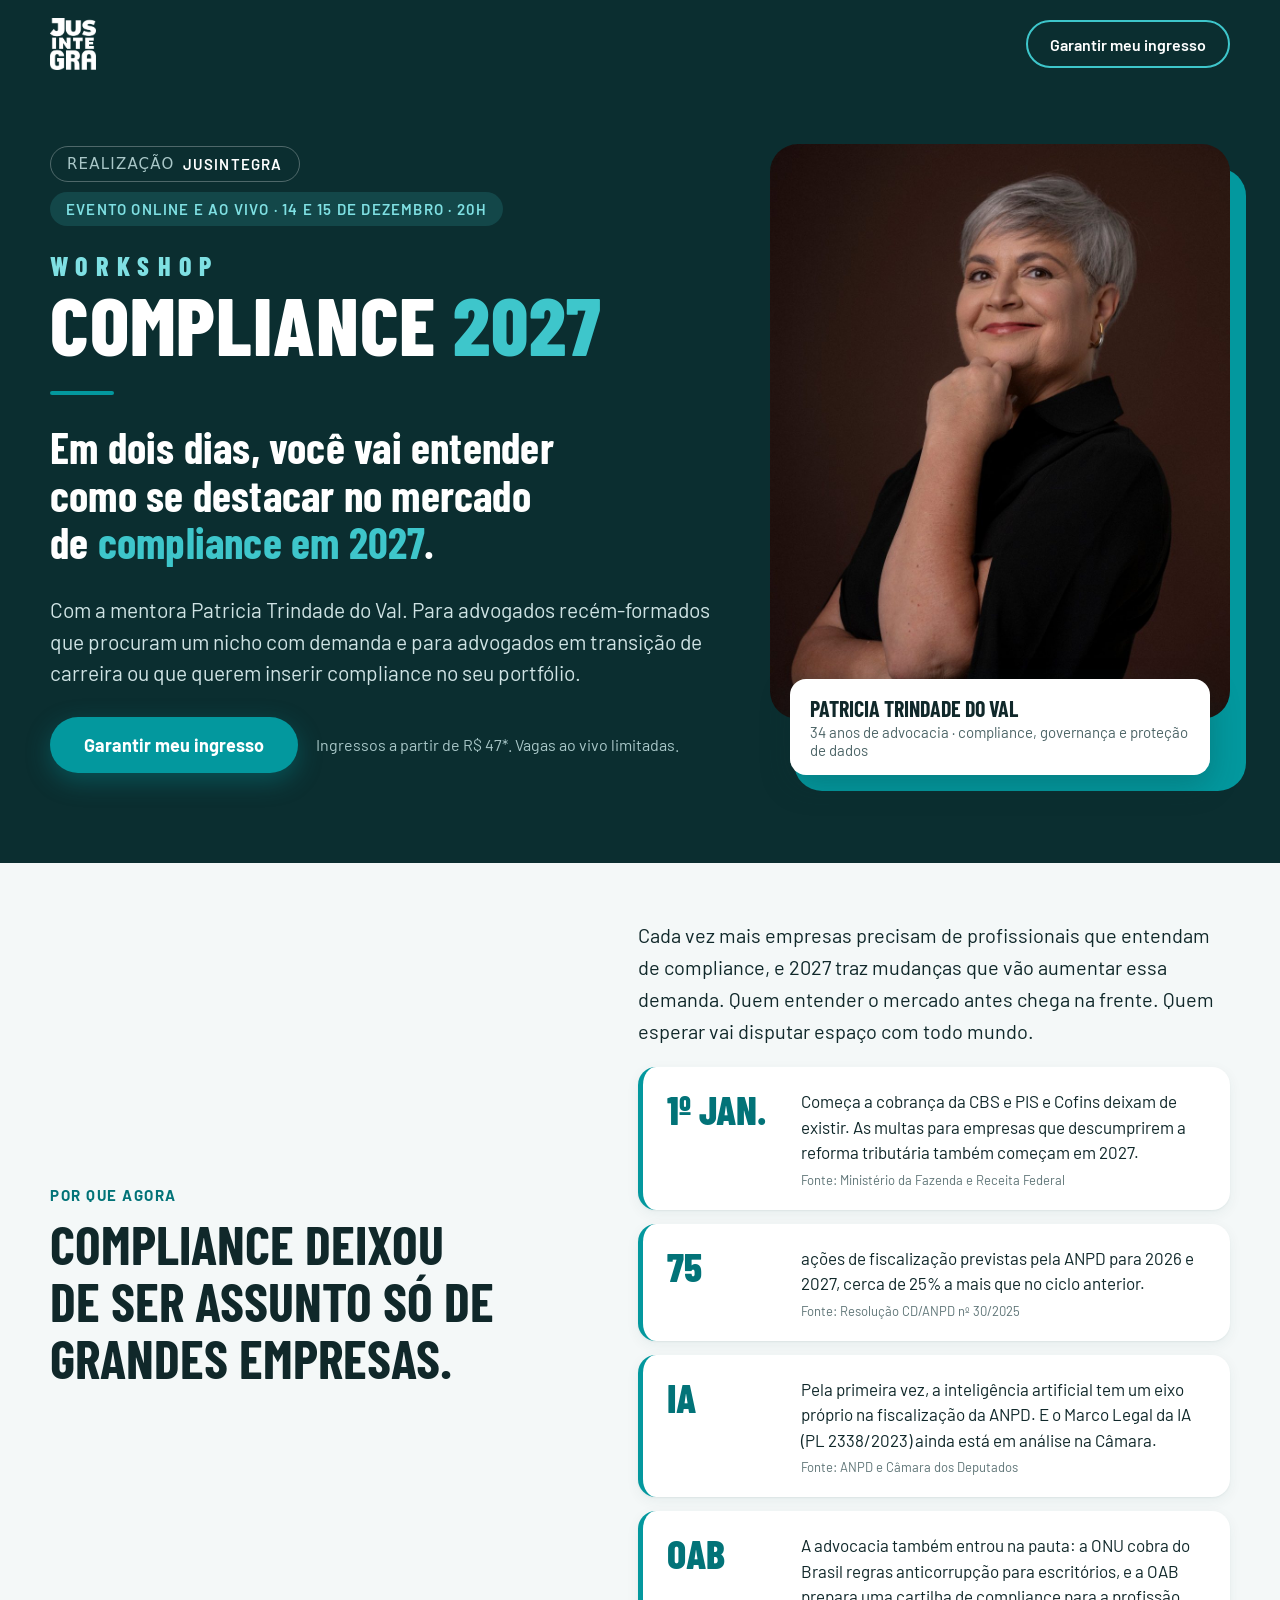
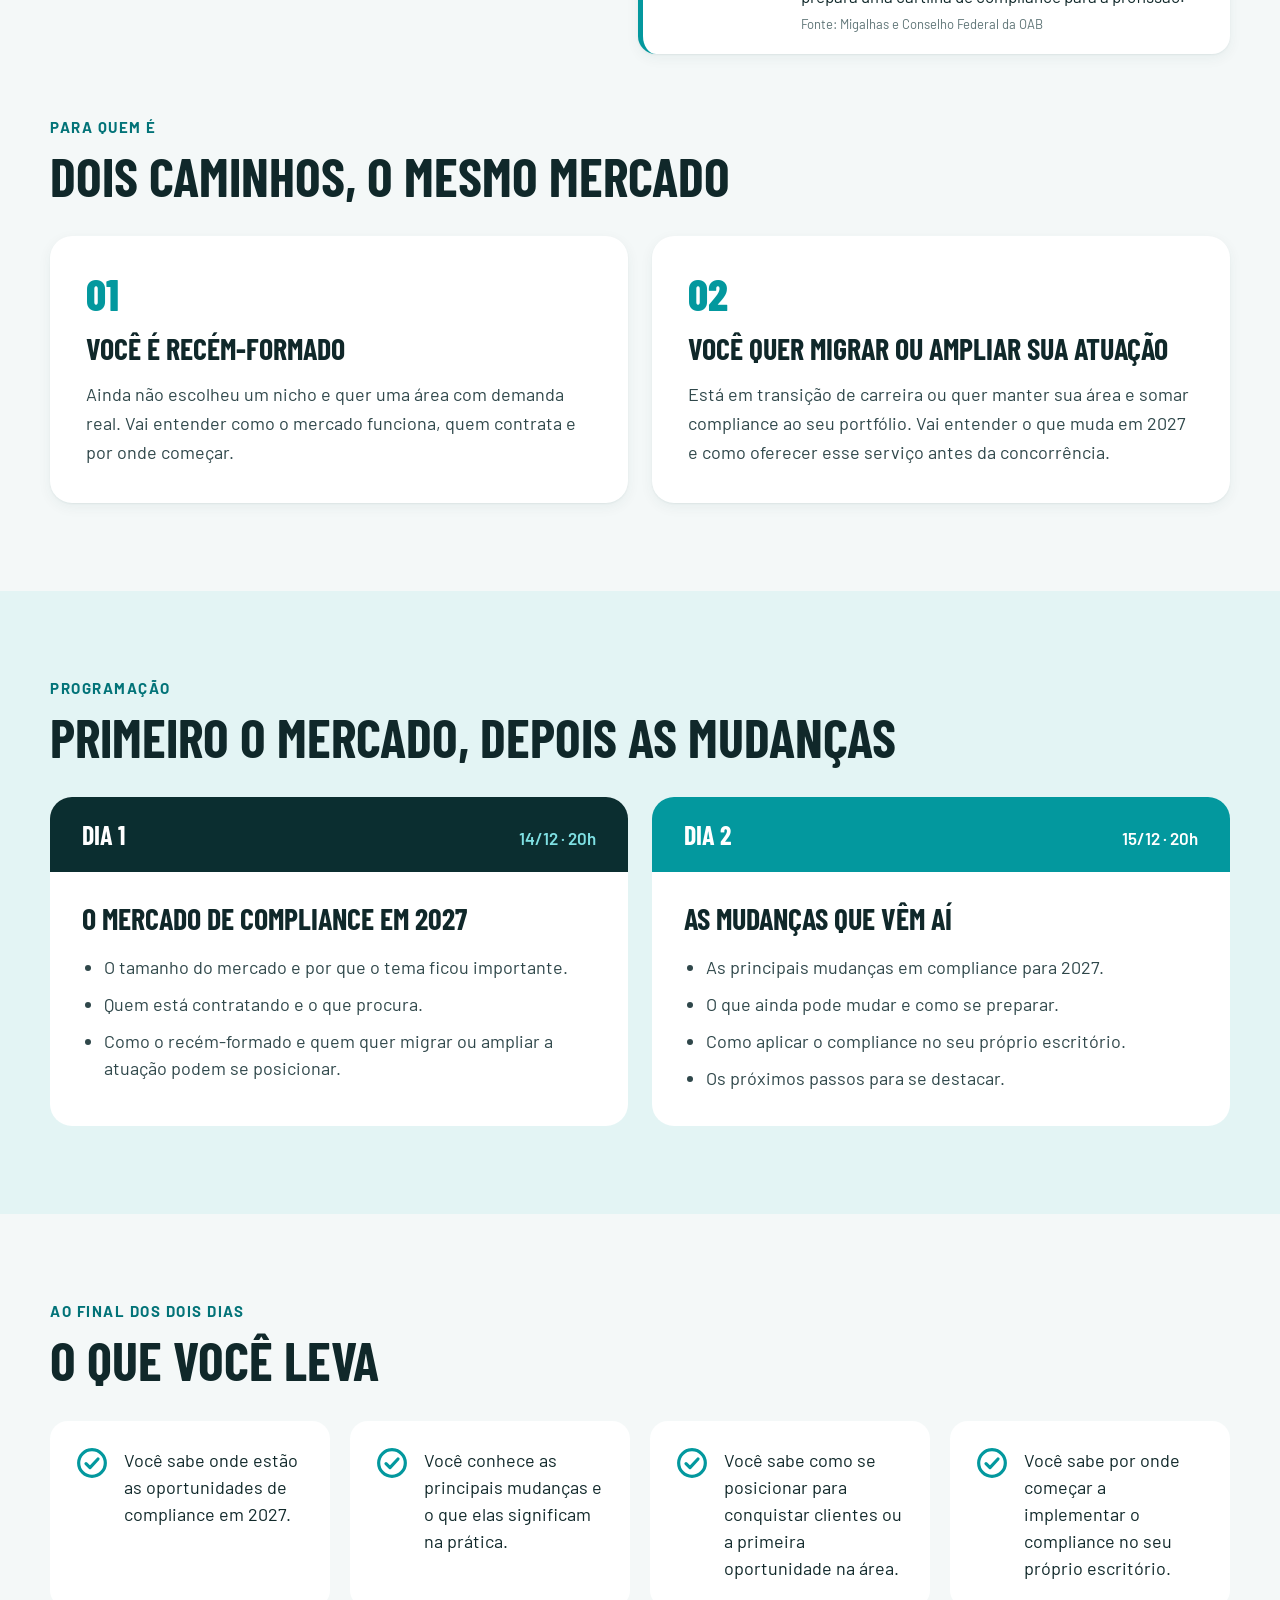
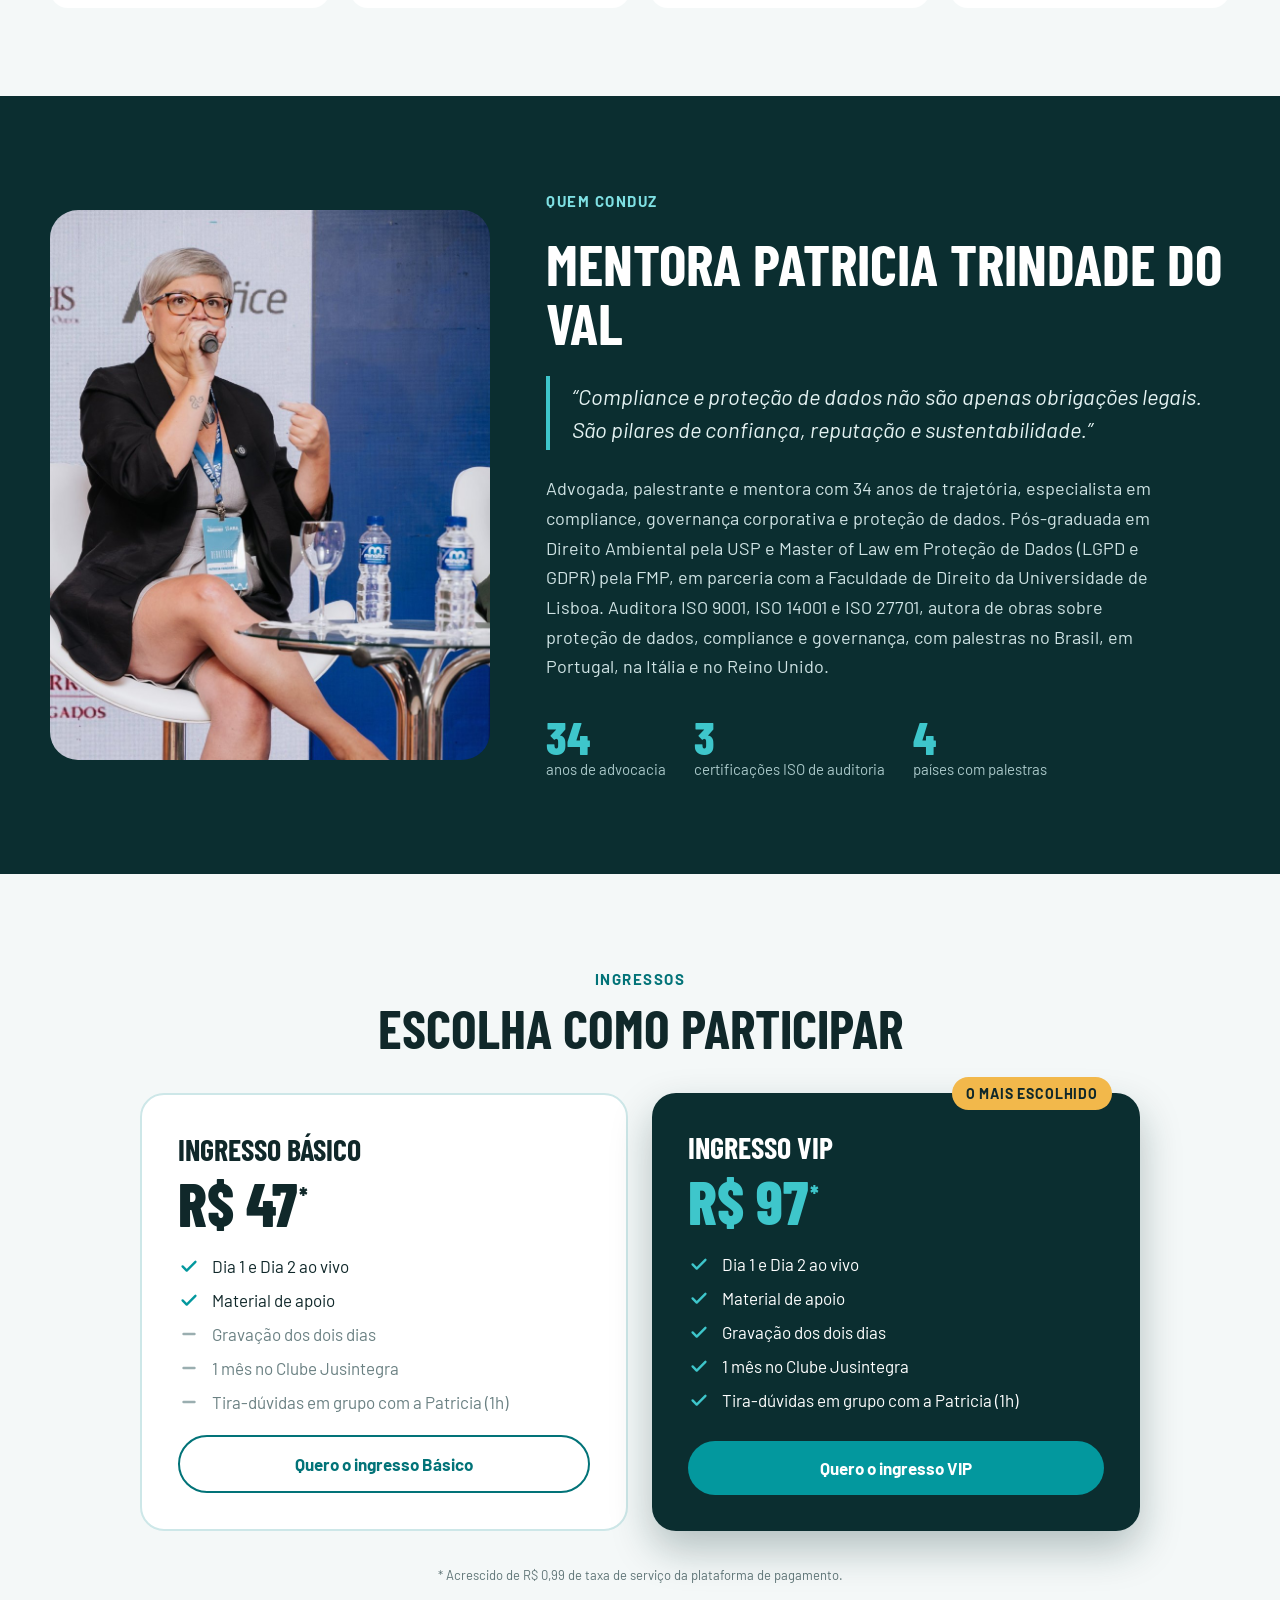
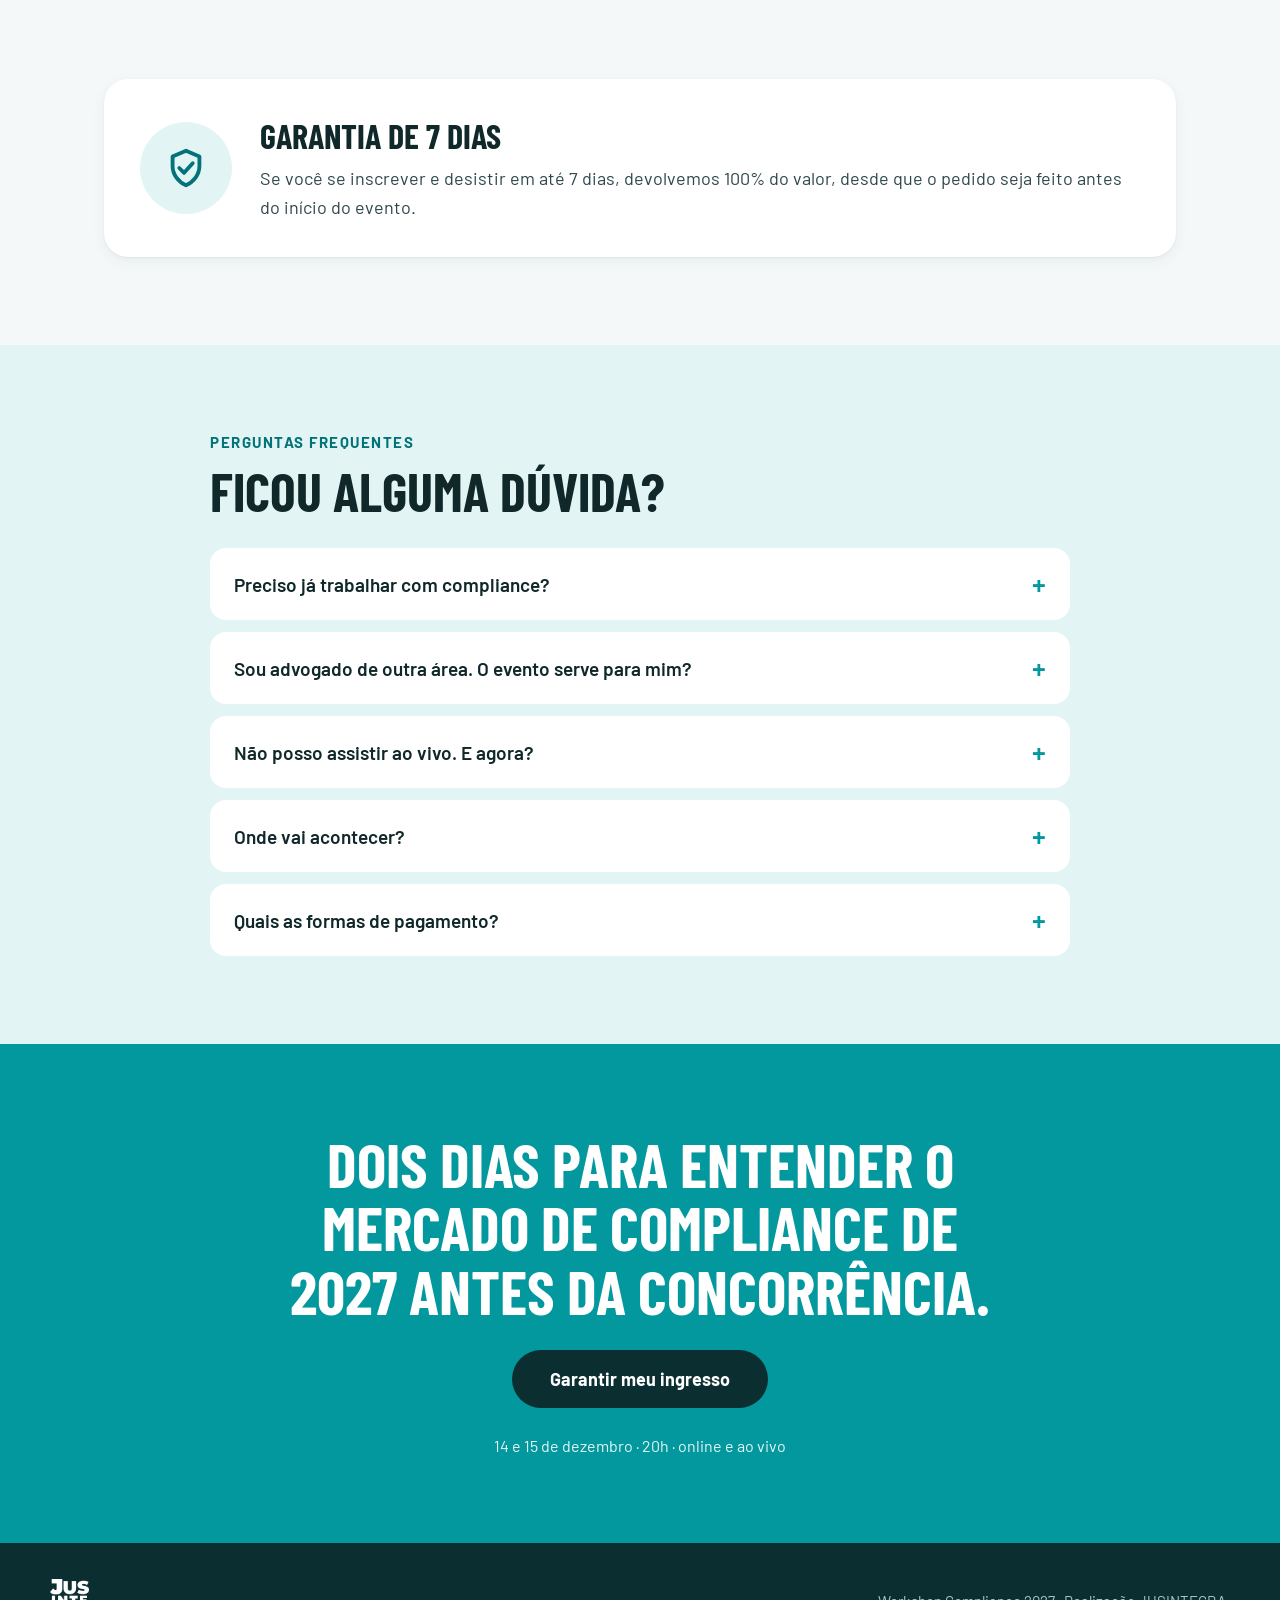
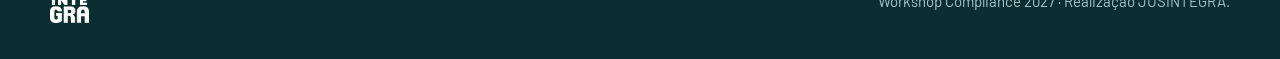
==== commit 5c928606: "Compliance 2027: sincroniza com jusintegra-eventos Co-Authored-By: Claude Opus 5.5 <noreply@anthropi" ====
--- a/compliance/index.html
+++ b/compliance/index.html
@@ -39,6 +39,7 @@
 <div style="max-width: 1180px; margin: 0 auto; display: flex; flex-wrap: wrap; gap: 56px; align-items: center">
 <div style="flex: 1 1 520px; min-width: 0; display: flex; flex-direction: column; gap: 28px">
 <div style="display: flex; flex-wrap: wrap; gap: 10px; align-items: center">
+<p style="margin: 0; display: inline-flex; align-items: center; gap: 8px; padding: 8px 16px; border-radius: 999px; border: 1px solid rgba(255,255,255,0.28); color: #FFFFFF; font-weight: 600; font-size: 15px; letter-spacing: 0.08em; text-transform: uppercase"><span style="color: #A9C7C8; font-weight: 500">Realização</span> JUSINTEGRA</p>
 <p style="margin: 0; display: inline-flex; flex-wrap: wrap; gap: 10px; align-items: center; padding: 8px 16px; border-radius: 999px; background: rgba(62,198,203,0.16); color: #7FE0E3; font-weight: 600; font-size: 15px; letter-spacing: 0.08em; text-transform: uppercase">Evento online e ao vivo · 14 e 15 de dezembro · 20h</p>
 </div>
 <h1 style="margin: 0; display: flex; flex-direction: column; gap: 6px; font-family: 'Barlow Condensed', 'Arial Narrow', sans-serif; font-weight: 800; text-transform: uppercase; line-height: 0.95"><span style="font-size: clamp(20px, 2.2vw, 26px); letter-spacing: 0.32em; color: #7FE0E3">Workshop</span><span style="font-size: clamp(48px, 6.4vw, 84px); letter-spacing: 0.01em; color: #FFFFFF">Compliance <span style="color: #3EC6CB">2027</span></span></h1>
@@ -305,7 +306,7 @@
 <footer style="background: #0B2E30; color: #A9C7C8; padding: 36px 24px">
 <div style="max-width: 1180px; margin: 0 auto; display: flex; flex-wrap: wrap; gap: 20px; align-items: center; justify-content: space-between">
 <img src="logo.png" alt="JUSINTEGRA" style="height: 44px; width: auto; filter: brightness(0) invert(1)">
-<p style="margin: 0; font-size: 15px">Workshop Compliance 2027 · um evento JUSINTEGRA.</p>
+<p style="margin: 0; font-size: 15px">Workshop Compliance 2027 · Realização JUSINTEGRA.</p>
 </div>
 </footer>
 
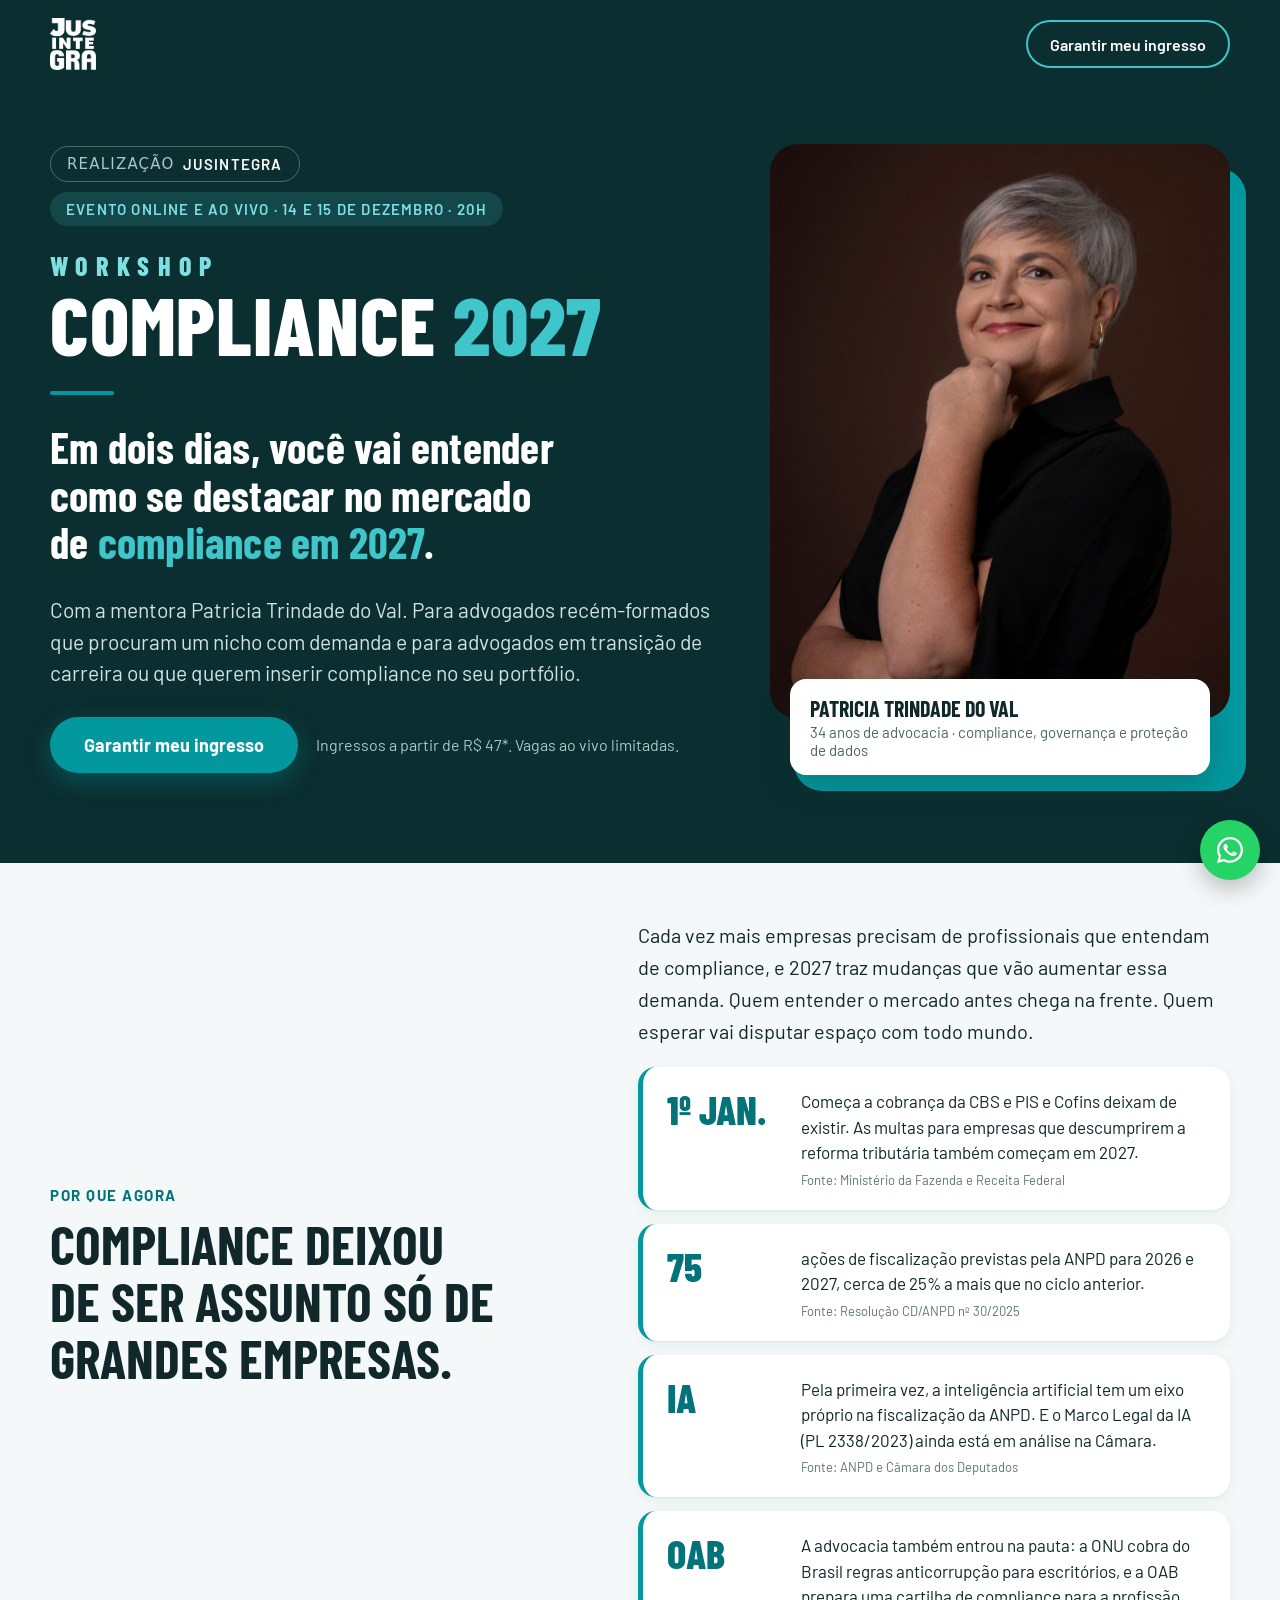
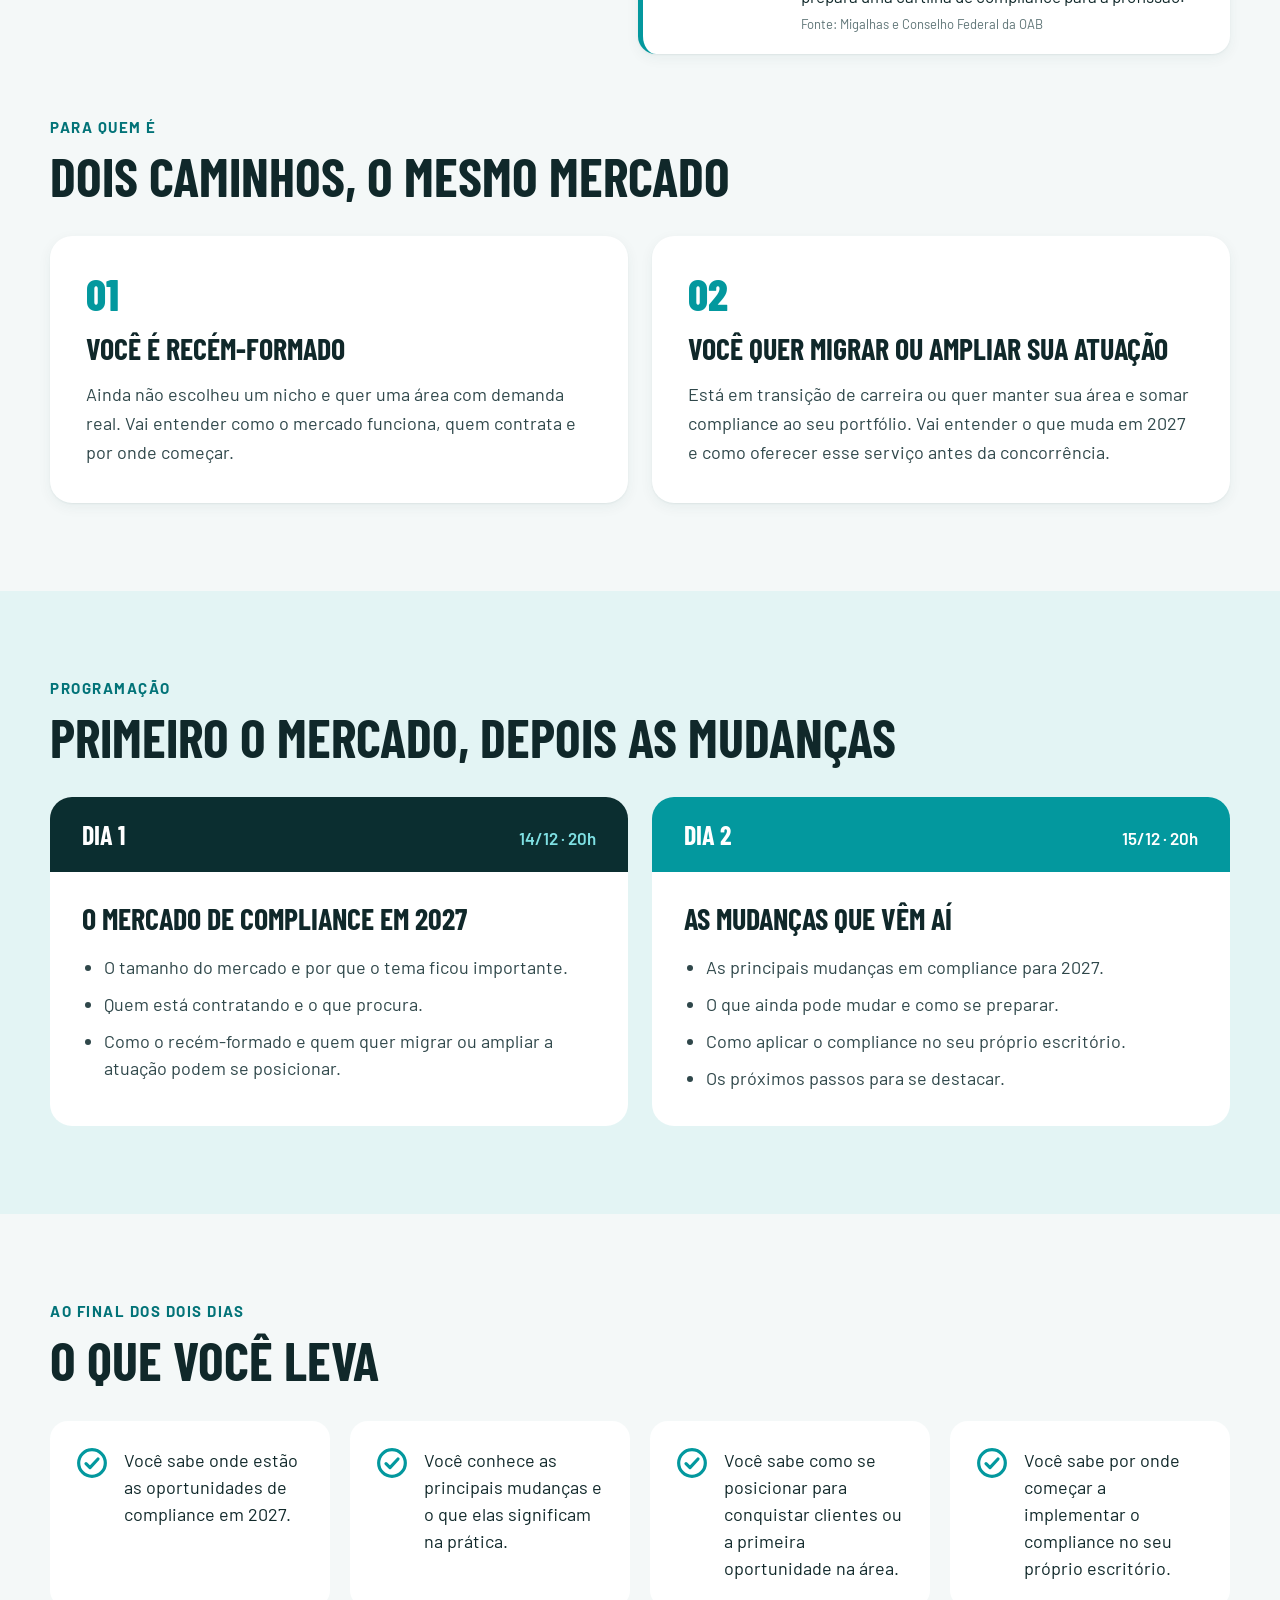
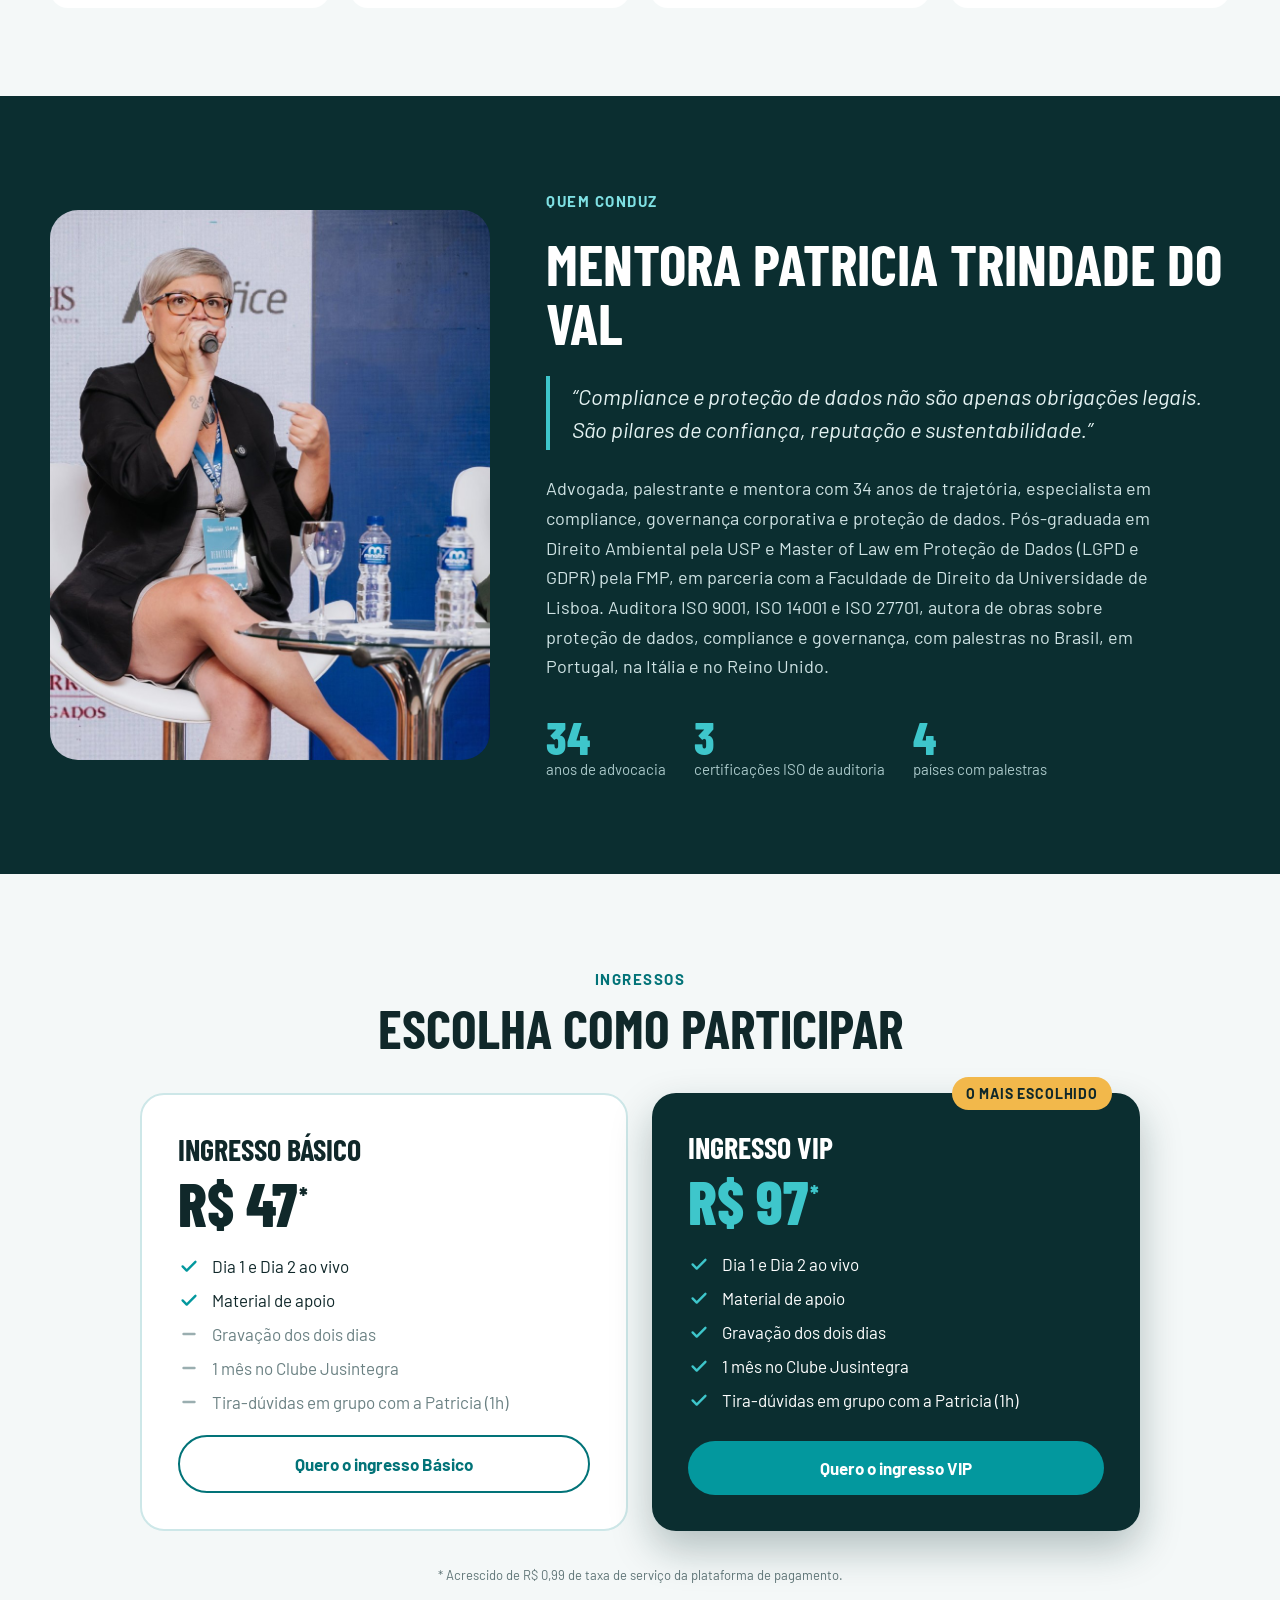
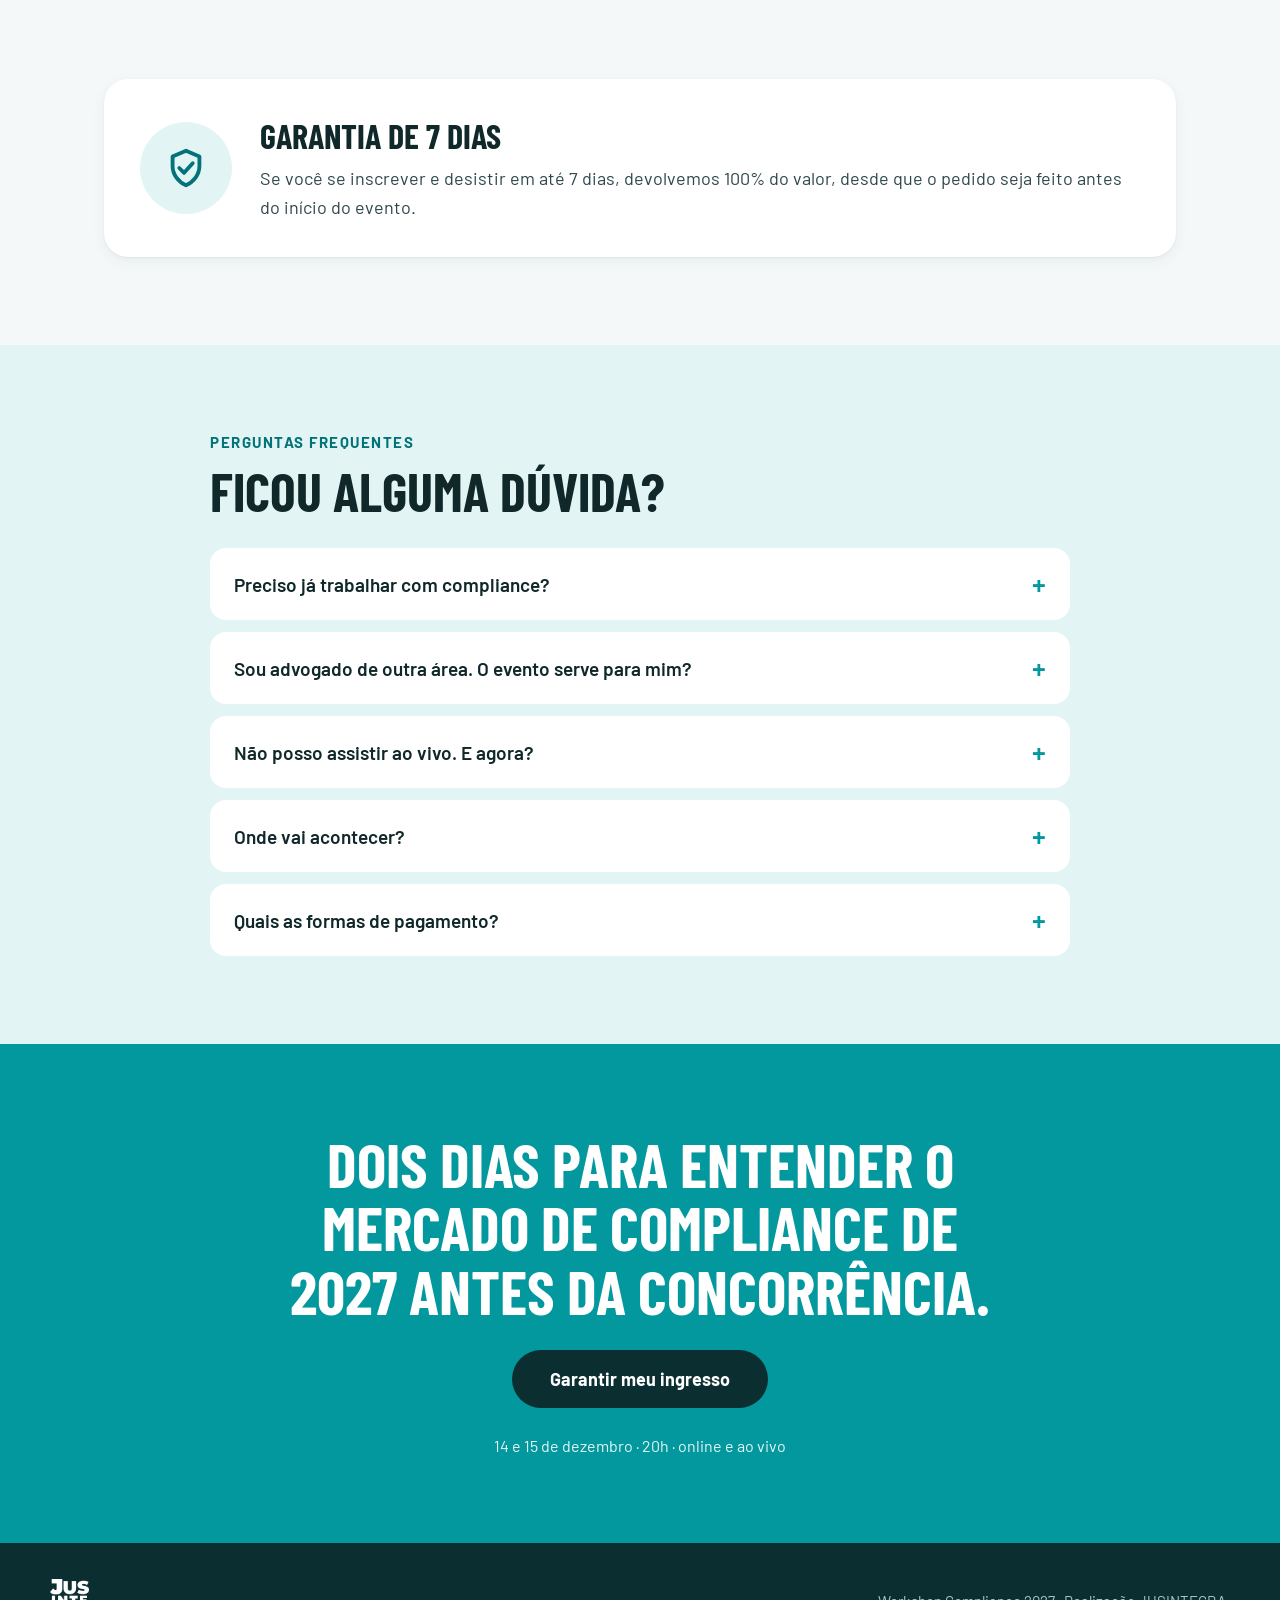
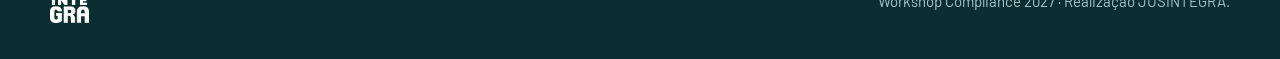
==== commit cf8b51ca: "Compliance 2027: botão de suporte pelo WhatsApp com popup Co-Authored-By: Claude Opus 5.5 <noreply@a" ====
--- a/compliance/index.html
+++ b/compliance/index.html
@@ -230,7 +230,7 @@
 <li style="display: flex; gap: 12px; align-items: center; color: #6B8183"><svg width="22" height="22" viewBox="0 0 24 24" fill="none" stroke="#9AAEB0" stroke-width="2.6" stroke-linecap="round" aria-hidden="true"><path d="M6 12h12"></path></svg>1 mês no Clube Jusintegra</li>
 <li style="display: flex; gap: 12px; align-items: center; color: #6B8183"><svg width="22" height="22" viewBox="0 0 24 24" fill="none" stroke="#9AAEB0" stroke-width="2.6" stroke-linecap="round" aria-hidden="true"><path d="M6 12h12"></path></svg>Tira-dúvidas em grupo com a Patricia (1h)</li>
 </ul>
-<a href="#ingressos" data-checkout="basico" style="margin-top: auto; display: inline-flex; align-items: center; justify-content: center; min-height: 54px; border-radius: 999px; border: 2px solid #027378; color: #027378; font-weight: 700; font-size: 17px; text-decoration: none">Quero o ingresso Básico</a>
+<a href="https://pay.cakto.com.br/hu27wio_1364173" data-checkout="basico" style="margin-top: auto; display: inline-flex; align-items: center; justify-content: center; min-height: 54px; border-radius: 999px; border: 2px solid #027378; color: #027378; font-weight: 700; font-size: 17px; text-decoration: none">Quero o ingresso Básico</a>
 </div>
 <div style="background: #0B2E30; color: #FFFFFF; border-radius: 24px; padding: 36px; display: flex; flex-direction: column; gap: 22px; position: relative; box-shadow: 0 18px 40px rgba(11,46,48,0.28)">
 <span style="position: absolute; top: -16px; right: 28px; background: #F2B84B; color: #10282A; font-weight: 700; font-size: 14px; letter-spacing: 0.06em; text-transform: uppercase; padding: 8px 14px; border-radius: 999px">O mais escolhido</span>
@@ -245,7 +245,7 @@
 <li style="display: flex; gap: 12px; align-items: center"><svg width="22" height="22" viewBox="0 0 24 24" fill="none" stroke="#3EC6CB" stroke-width="2.6" stroke-linecap="round" stroke-linejoin="round" aria-hidden="true"><path d="M5 12.5l4.5 4.5L19 7.5"></path></svg>1 mês no Clube Jusintegra</li>
 <li style="display: flex; gap: 12px; align-items: center"><svg width="22" height="22" viewBox="0 0 24 24" fill="none" stroke="#3EC6CB" stroke-width="2.6" stroke-linecap="round" stroke-linejoin="round" aria-hidden="true"><path d="M5 12.5l4.5 4.5L19 7.5"></path></svg>Tira-dúvidas em grupo com a Patricia (1h)</li>
 </ul>
-<a href="#ingressos" data-checkout="vip" style="margin-top: auto; display: inline-flex; align-items: center; justify-content: center; min-height: 54px; border-radius: 999px; background: #03989E; color: #FFFFFF; font-weight: 700; font-size: 17px; text-decoration: none">Quero o ingresso VIP</a>
+<a href="https://pay.cakto.com.br/8shsx8w_1364162" data-checkout="vip" style="margin-top: auto; display: inline-flex; align-items: center; justify-content: center; min-height: 54px; border-radius: 999px; background: #03989E; color: #FFFFFF; font-weight: 700; font-size: 17px; text-decoration: none">Quero o ingresso VIP</a>
 </div>
 </div>
 <p style="margin: 0; text-align: center; font-size: 13px; color: #5E7476">* Acrescido de R$ 0,99 de taxa de serviço da plataforma de pagamento.</p>
@@ -312,13 +312,27 @@
 
 </div>
 
+<style>
+#wpp-btn{position:fixed;right:20px;bottom:20px;z-index:1000;width:60px;height:60px;border-radius:50%;border:0;background:#25D366;color:#fff;cursor:pointer;box-shadow:0 8px 24px rgba(0,0,0,.25);display:flex;align-items:center;justify-content:center}
+#wpp-btn svg{width:32px;height:32px}
+#wpp-pop{position:fixed;right:20px;bottom:92px;z-index:1000;width:300px;max-width:calc(100vw - 40px);background:#fff;color:#10282A;border-radius:16px;box-shadow:0 12px 40px rgba(0,0,0,.25);padding:20px;font-family:"Barlow",system-ui,sans-serif;display:none}
+#wpp-pop.open{display:block}
+#wpp-pop h3{margin:0 0 6px;font-size:19px;color:#0B2E30}
+#wpp-pop p{margin:0 0 16px;font-size:15px;line-height:1.5;color:#2F474A}
+#wpp-pop a{display:flex;align-items:center;justify-content:center;min-height:48px;border-radius:999px;background:#25D366;color:#fff;font-weight:700;font-size:16px;text-decoration:none}
+#wpp-close{position:absolute;top:8px;right:10px;border:0;background:none;font-size:22px;line-height:1;color:#6B8587;cursor:pointer}
+</style>
+<div id="wpp-pop" role="dialog" aria-label="Suporte pelo WhatsApp">
+<button id="wpp-close" aria-label="Fechar">&times;</button>
+<h3>Precisa de ajuda?</h3>
+<p>Tire suas dúvidas sobre o Workshop Compliance 2027 e os ingressos com a nossa equipe.</p>
+<a href="https://wa.me/556131422953?text=Ol%C3%A1!%20Tenho%20uma%20d%C3%BAvida%20sobre%20o%20Workshop%20Compliance%202027." target="_blank" rel="noopener">Falar no WhatsApp</a>
+</div>
+<button id="wpp-btn" aria-label="Suporte pelo WhatsApp"><svg viewBox="0 0 32 32" fill="currentColor"><path d="M16 3C8.8 3 3 8.7 3 15.8c0 2.3.6 4.5 1.8 6.4L3 29l7-1.8c1.8 1 3.9 1.5 6 1.5 7.2 0 13-5.7 13-12.8S23.2 3 16 3zm0 23.4c-1.9 0-3.8-.5-5.4-1.5l-.4-.2-4.1 1.1 1.1-4-.3-.4c-1.1-1.7-1.6-3.6-1.6-5.6C5.3 10 10.1 5.3 16 5.3S26.7 10 26.7 15.8 21.9 26.4 16 26.4zm5.9-7.9c-.3-.2-1.9-.9-2.2-1s-.5-.2-.7.2-.8 1-1 1.2-.4.2-.7.1c-.3-.2-1.4-.5-2.6-1.6-1-.9-1.6-1.9-1.8-2.2s0-.5.1-.6l.5-.6c.2-.2.2-.4.3-.6s0-.4 0-.6l-1-2.4c-.3-.6-.5-.5-.7-.5h-.6c-.2 0-.6.1-.9.4s-1.2 1.1-1.2 2.7 1.2 3.1 1.4 3.3c.2.2 2.3 3.5 5.6 4.9 2.8 1.1 3.3.9 3.9.8s1.9-.8 2.2-1.5.3-1.4.2-1.5-.3-.2-.6-.4z"/></svg></button>
 <script>
-// Links de checkout da Cakto: preencha quando os produtos estiverem criados.
-var CHECKOUT = { basico: "https://pay.cakto.com.br/ikqqs78_1340463", vip: "https://pay.cakto.com.br/36q2h6i" };
-document.querySelectorAll("[data-checkout]").forEach(function (a) {
-  var url = CHECKOUT[a.getAttribute("data-checkout")];
-  if (url) { a.href = url; a.target = "_blank"; a.rel = "noopener"; }
-});
+(function(){var b=document.getElementById('wpp-btn'),p=document.getElementById('wpp-pop');
+b.onclick=function(){p.classList.toggle('open')};
+document.getElementById('wpp-close').onclick=function(){p.classList.remove('open')};})();
 </script>
 </body>
 </html>
